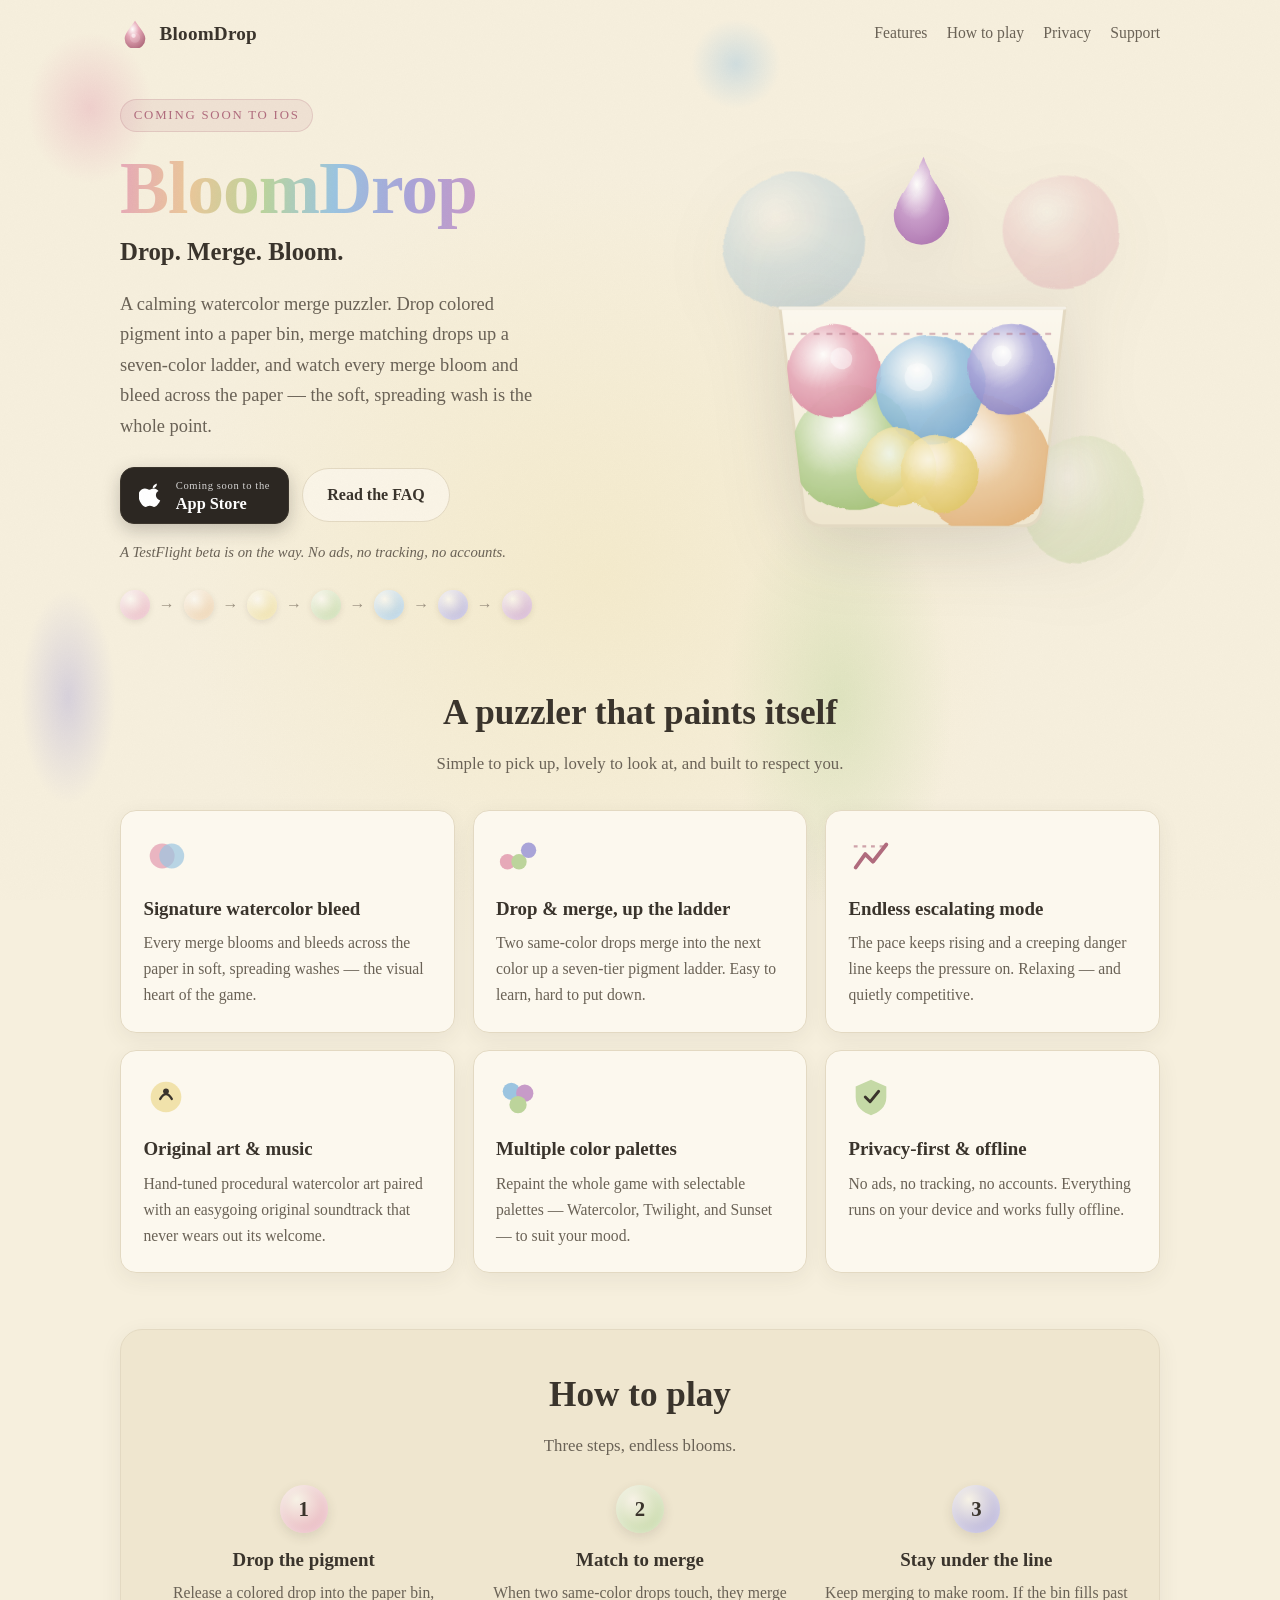
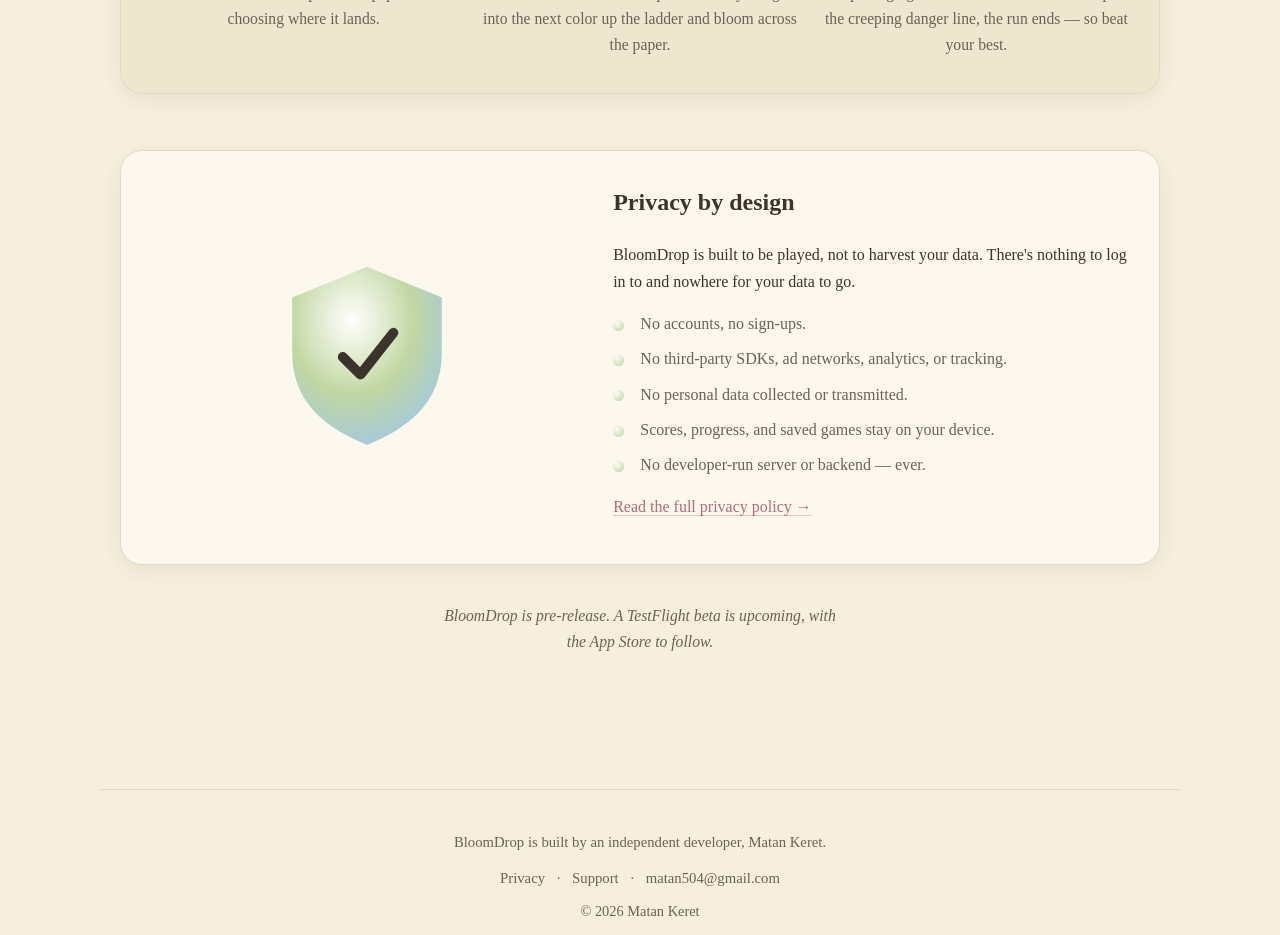
==== index.html @ e3777cf2 "BloomDrop public site: marketing landing, privacy, support Watercolor-themed GitHub Pages site for t" ====
<!DOCTYPE html>
<html lang="en">
<head>
  <meta charset="utf-8">
  <meta name="viewport" content="width=device-width, initial-scale=1">
  <title>BloomDrop — a watercolor merge puzzler for iOS</title>
  <meta name="description" content="BloomDrop is a calming watercolor merge puzzler for iOS. Drop colored pigment, merge matching drops up a 7-color ladder, and watch the paint bloom and bleed across the paper. No ads, no tracking, works offline.">
  <meta name="theme-color" content="#f6efdd">
  <meta property="og:title" content="BloomDrop — a watercolor merge puzzler">
  <meta property="og:description" content="Drop, merge, and watch the paint bloom. A calming watercolor merge puzzler for iOS. No ads, no tracking.">
  <meta property="og:type" content="website">
  <link rel="stylesheet" href="/style.css">
</head>
<body>

  <div class="bar">
    <a class="brand" href="/">
      <!-- BloomDrop logo / drop mark -->
      <svg viewBox="0 0 64 64" role="img" aria-label="BloomDrop logo">
        <defs>
          <radialGradient id="lg-drop" cx="38%" cy="30%" r="75%">
            <stop offset="0%" stop-color="#fff" stop-opacity="0.9"/>
            <stop offset="40%" stop-color="#e6a9b8"/>
            <stop offset="100%" stop-color="#b06b7d"/>
          </radialGradient>
        </defs>
        <!-- teardrop -->
        <path d="M32 6 C 44 24, 54 34, 54 44 a22 22 0 0 1 -44 0 C 10 34, 20 24, 32 6 Z"
              fill="url(#lg-drop)"/>
        <!-- inner bloom rings -->
        <circle cx="32" cy="42" r="11" fill="#fff" opacity="0.16"/>
        <circle cx="29" cy="38" r="4.5" fill="#fff" opacity="0.55"/>
      </svg>
      BloomDrop
    </a>
    <nav>
      <a href="#features">Features</a>
      <a href="#how">How to play</a>
      <a href="/privacy/">Privacy</a>
      <a href="/support/">Support</a>
    </nav>
  </div>

  <!-- ============================================================ HERO -->
  <header class="hero">
    <div class="hero__copy">
      <span class="eyebrow">Coming soon to iOS</span>
      <h1 class="wordmark"><span class="grad">BloomDrop</span></h1>
      <p class="tagline">Drop. Merge. Bloom.</p>
      <p class="lede">
        A calming watercolor merge puzzler. Drop colored pigment into a paper bin,
        merge matching drops up a seven-color ladder, and watch every merge bloom
        and bleed across the paper — the soft, spreading wash is the whole point.
      </p>

      <div class="cta-row">
        <span class="badge-soon" aria-label="Coming soon to the App Store">
          <svg viewBox="0 0 24 24" aria-hidden="true" fill="#fff">
            <path d="M16.5 1.6c.1 1-.3 2-1 2.8-.7.8-1.8 1.4-2.8 1.3-.1-1 .4-2 1-2.7.7-.8 1.9-1.4 2.8-1.4zM19.6 17c-.5 1.2-.8 1.7-1.5 2.7-1 1.5-2.4 3.3-4.1 3.3-1.5 0-1.9-1-4-1-2 0-2.5 1-4 1-1.7 0-3-1.7-4-3.1-2.8-4-3.1-8.6-1.4-11.1 1.2-1.7 3-2.7 4.8-2.7 1.7 0 2.8 1 4.2 1 1.4 0 2.2-1 4.2-1 1.5 0 3.1.8 4.2 2.3-3.7 2-3.1 7.3 1.6 8.6z"/>
          </svg>
          <span>
            <span class="l1">Coming soon to the</span>
            <span class="l2">App Store</span>
          </span>
        </span>
        <a class="btn btn-ghost" href="/support/">Read the FAQ</a>
      </div>
      <p class="cta-note">A TestFlight beta is on the way. No ads, no tracking, no accounts.</p>

      <div class="ladder" aria-label="The seven-color pigment ladder">
        <span class="t1"></span><span class="arrow">→</span>
        <span class="t2"></span><span class="arrow">→</span>
        <span class="t3"></span><span class="arrow">→</span>
        <span class="t4"></span><span class="arrow">→</span>
        <span class="t5"></span><span class="arrow">→</span>
        <span class="t6"></span><span class="arrow">→</span>
        <span class="t7"></span>
      </div>
    </div>

    <!-- ===================================== inline hero illustration -->
    <div class="hero__art">
      <svg viewBox="0 0 480 480" role="img"
           aria-label="A paper bin holding overlapping watercolor pigment circles in the BloomDrop palette, blooming and merging together.">
        <defs>
          <radialGradient id="b1" cx="38%" cy="32%" r="70%">
            <stop offset="0%" stop-color="#fff" stop-opacity="0.85"/>
            <stop offset="55%" stop-color="#e6a9b8"/><stop offset="100%" stop-color="#d98aa0"/>
          </radialGradient>
          <radialGradient id="b2" cx="38%" cy="32%" r="70%">
            <stop offset="0%" stop-color="#fff" stop-opacity="0.85"/>
            <stop offset="55%" stop-color="#eac79a"/><stop offset="100%" stop-color="#e2b178"/>
          </radialGradient>
          <radialGradient id="b3" cx="38%" cy="32%" r="70%">
            <stop offset="0%" stop-color="#fff" stop-opacity="0.85"/>
            <stop offset="55%" stop-color="#ecd98f"/><stop offset="100%" stop-color="#e0c96a"/>
          </radialGradient>
          <radialGradient id="b4" cx="38%" cy="32%" r="70%">
            <stop offset="0%" stop-color="#fff" stop-opacity="0.85"/>
            <stop offset="55%" stop-color="#bcd49b"/><stop offset="100%" stop-color="#a3c279"/>
          </radialGradient>
          <radialGradient id="b5" cx="38%" cy="32%" r="70%">
            <stop offset="0%" stop-color="#fff" stop-opacity="0.85"/>
            <stop offset="55%" stop-color="#9bc4e0"/><stop offset="100%" stop-color="#76a9cf"/>
          </radialGradient>
          <radialGradient id="b6" cx="38%" cy="32%" r="70%">
            <stop offset="0%" stop-color="#fff" stop-opacity="0.85"/>
            <stop offset="55%" stop-color="#a9a4d8"/><stop offset="100%" stop-color="#8b85c7"/>
          </radialGradient>
          <radialGradient id="b7" cx="38%" cy="32%" r="70%">
            <stop offset="0%" stop-color="#fff" stop-opacity="0.85"/>
            <stop offset="55%" stop-color="#c79bc8"/><stop offset="100%" stop-color="#b27cb4"/>
          </radialGradient>
          <linearGradient id="bin" x1="0" y1="0" x2="0" y2="1">
            <stop offset="0%" stop-color="#fcf8ee"/>
            <stop offset="100%" stop-color="#efe6cf"/>
          </linearGradient>
          <!-- watercolor edge wobble -->
          <filter id="bleed" x="-30%" y="-30%" width="160%" height="160%">
            <feTurbulence type="fractalNoise" baseFrequency="0.012" numOctaves="2" seed="7" result="n"/>
            <feDisplacementMap in="SourceGraphic" in2="n" scale="14"
                               xChannelSelector="R" yChannelSelector="G"/>
          </filter>
          <clipPath id="binclip">
            <path d="M96 188 L384 188 L360 392 a18 18 0 0 1 -18 16 L138 408 a18 18 0 0 1 -18 -16 Z"/>
          </clipPath>
        </defs>

        <!-- ambient background blooms -->
        <g filter="url(#bleed)" opacity="0.55">
          <circle cx="110" cy="120" r="70" fill="url(#b5)" opacity="0.5"/>
          <circle cx="380" cy="110" r="58" fill="url(#b1)" opacity="0.5"/>
          <circle cx="400" cy="380" r="64" fill="url(#b4)" opacity="0.45"/>
        </g>

        <!-- a drop falling in from above -->
        <g filter="url(#bleed)">
          <path d="M240 36 C 252 64, 268 80, 268 96 a28 28 0 0 1 -56 0 C 212 80, 228 64, 240 36 Z"
                fill="url(#b7)"/>
        </g>

        <!-- the paper bin -->
        <path d="M96 188 L384 188 L360 392 a18 18 0 0 1 -18 16 L138 408 a18 18 0 0 1 -18 -16 Z"
              fill="url(#bin)" stroke="#e3d9c2" stroke-width="3"/>

        <!-- pigment blooms inside the bin, overlapping & merging -->
        <g clip-path="url(#binclip)" filter="url(#bleed)">
          <circle cx="170" cy="330" r="62" fill="url(#b4)" opacity="0.92"/>
          <circle cx="300" cy="345" r="70" fill="url(#b2)" opacity="0.92"/>
          <circle cx="150" cy="250" r="48" fill="url(#b1)" opacity="0.92"/>
          <circle cx="248" cy="270" r="56" fill="url(#b5)" opacity="0.90"/>
          <circle cx="330" cy="250" r="44" fill="url(#b6)" opacity="0.90"/>
          <!-- two same-color drops mid-merge -->
          <circle cx="214" cy="350" r="40" fill="url(#b3)" opacity="0.88"/>
          <circle cx="256" cy="356" r="40" fill="url(#b3)" opacity="0.88"/>
          <!-- soft highlights -->
          <circle cx="158" cy="238" r="12" fill="#fff" opacity="0.45"/>
          <circle cx="236" cy="258" r="14" fill="#fff" opacity="0.40"/>
          <circle cx="318" cy="238" r="10" fill="#fff" opacity="0.40"/>
        </g>

        <!-- bin rim highlight -->
        <path d="M96 188 L384 188" stroke="#fff" stroke-width="3" opacity="0.6" stroke-linecap="round"/>
        <!-- faint danger line near the top of the bin -->
        <path d="M104 214 L376 214" stroke="#b06b7d" stroke-width="2"
              stroke-dasharray="6 7" opacity="0.5"/>
      </svg>
    </div>
  </header>

  <main class="wrap">

    <!-- ========================================================= FEATURES -->
    <section class="section" id="features">
      <div class="section__head">
        <h2>A puzzler that paints itself</h2>
        <p>Simple to pick up, lovely to look at, and built to respect you.</p>
      </div>

      <div class="features">
        <article class="feature">
          <svg class="ic" viewBox="0 0 48 48" aria-hidden="true">
            <circle cx="20" cy="24" r="13" fill="#e6a9b8" opacity="0.85"/>
            <circle cx="30" cy="24" r="13" fill="#9bc4e0" opacity="0.7"/>
          </svg>
          <h3>Signature watercolor bleed</h3>
          <p>Every merge blooms and bleeds across the paper in soft, spreading washes — the visual heart of the game.</p>
        </article>

        <article class="feature">
          <svg class="ic" viewBox="0 0 48 48" aria-hidden="true">
            <circle cx="12" cy="30" r="8" fill="#e6a9b8"/>
            <circle cx="24" cy="30" r="8" fill="#bcd49b"/>
            <circle cx="34" cy="18" r="8" fill="#a9a4d8"/>
          </svg>
          <h3>Drop &amp; merge, up the ladder</h3>
          <p>Two same-color drops merge into the next color up a seven-tier pigment ladder. Easy to learn, hard to put down.</p>
        </article>

        <article class="feature">
          <svg class="ic" viewBox="0 0 48 48" aria-hidden="true">
            <path d="M8 36 L18 22 L26 30 L40 12" fill="none" stroke="#b06b7d" stroke-width="4" stroke-linecap="round" stroke-linejoin="round"/>
            <line x1="6" y1="14" x2="42" y2="14" stroke="#b06b7d" stroke-width="2.5" stroke-dasharray="4 5" opacity="0.6"/>
          </svg>
          <h3>Endless escalating mode</h3>
          <p>The pace keeps rising and a creeping danger line keeps the pressure on. Relaxing — and quietly competitive.</p>
        </article>

        <article class="feature">
          <svg class="ic" viewBox="0 0 48 48" aria-hidden="true">
            <circle cx="24" cy="24" r="16" fill="#ecd98f" opacity="0.7"/>
            <path d="M18 26 q6 -10 12 0" fill="none" stroke="#3a342c" stroke-width="2.5" stroke-linecap="round"/>
            <circle cx="24" cy="18" r="3" fill="#3a342c"/>
          </svg>
          <h3>Original art &amp; music</h3>
          <p>Hand-tuned procedural watercolor art paired with an easygoing original soundtrack that never wears out its welcome.</p>
        </article>

        <article class="feature">
          <svg class="ic" viewBox="0 0 48 48" aria-hidden="true">
            <circle cx="16" cy="18" r="9" fill="#9bc4e0"/>
            <circle cx="30" cy="20" r="9" fill="#c79bc8"/>
            <circle cx="23" cy="32" r="9" fill="#bcd49b"/>
          </svg>
          <h3>Multiple color palettes</h3>
          <p>Repaint the whole game with selectable palettes — Watercolor, Twilight, and Sunset — to suit your mood.</p>
        </article>

        <article class="feature">
          <svg class="ic" viewBox="0 0 48 48" aria-hidden="true">
            <path d="M24 6 L40 13 V24 c0 11 -8 16 -16 19 C16 40 8 35 8 24 V13 Z" fill="#bcd49b" opacity="0.85"/>
            <path d="M18 24 l5 5 9 -11" fill="none" stroke="#3a342c" stroke-width="3" stroke-linecap="round" stroke-linejoin="round"/>
          </svg>
          <h3>Privacy-first &amp; offline</h3>
          <p>No ads, no tracking, no accounts. Everything runs on your device and works fully offline.</p>
        </article>
      </div>
    </section>

    <!-- ========================================================= HOW TO -->
    <section class="section" id="how">
      <div class="howto">
        <div class="section__head" style="margin-bottom:0">
          <h2>How to play</h2>
          <p>Three steps, endless blooms.</p>
        </div>
        <div class="steps">
          <div class="step">
            <span class="num">1</span>
            <h3>Drop the pigment</h3>
            <p>Release a colored drop into the paper bin, choosing where it lands.</p>
          </div>
          <div class="step">
            <span class="num">2</span>
            <h3>Match to merge</h3>
            <p>When two same-color drops touch, they merge into the next color up the ladder and bloom across the paper.</p>
          </div>
          <div class="step">
            <span class="num">3</span>
            <h3>Stay under the line</h3>
            <p>Keep merging to make room. If the bin fills past the creeping danger line, the run ends — so beat your best.</p>
          </div>
        </div>
      </div>
    </section>

    <!-- ========================================================= PRIVACY -->
    <section class="section" id="privacy">
      <div class="privacy-band">
        <div class="privacy-art" aria-hidden="true">
          <svg viewBox="0 0 200 200" role="img" aria-label="A shield made of watercolor pigment, representing privacy.">
            <defs>
              <radialGradient id="sh" cx="40%" cy="30%" r="75%">
                <stop offset="0%" stop-color="#fff" stop-opacity="0.85"/>
                <stop offset="55%" stop-color="#bcd49b"/>
                <stop offset="100%" stop-color="#9bc4e0"/>
              </radialGradient>
            </defs>
            <path d="M100 18 L168 46 V96 c0 48 -34 70 -68 84 C66 166 32 144 32 96 V46 Z"
                  fill="url(#sh)" opacity="0.92"/>
            <path d="M78 100 l16 16 30 -38" fill="none" stroke="#3a342c"
                  stroke-width="9" stroke-linecap="round" stroke-linejoin="round"/>
          </svg>
        </div>
        <div>
          <h2>Privacy by design</h2>
          <p>BloomDrop is built to be played, not to harvest your data. There's nothing to log in to and nowhere for your data to go.</p>
          <ul class="privacy-list">
            <li>No accounts, no sign-ups.</li>
            <li>No third-party SDKs, ad networks, analytics, or tracking.</li>
            <li>No personal data collected or transmitted.</li>
            <li>Scores, progress, and saved games stay on your device.</li>
            <li>No developer-run server or backend — ever.</li>
          </ul>
          <p style="margin-top:1rem"><a href="/privacy/">Read the full privacy policy →</a></p>
        </div>
      </div>
    </section>

    <p class="note">
      BloomDrop is pre-release. A TestFlight beta is upcoming, with the App Store to follow.
    </p>

  </main>

  <footer class="site">
    <p>BloomDrop is built by an independent developer, Matan Keret.</p>
    <p class="footlinks">
      <a href="/privacy/">Privacy</a> ·
      <a href="/support/">Support</a> ·
      <a href="mailto:matan504@gmail.com">matan504@gmail.com</a>
    </p>
    <p class="meta">© 2026 Matan Keret</p>
  </footer>

</body>
</html>
---- style.css ----
/* ===========================================================================
   BloomDrop — shared marketing stylesheet
   Watercolor / cold-press paper aesthetic.
   No external assets, no JS, no build step. Root-relative paths only.
   =========================================================================== */

:root {
  /* paper + ink */
  --paper:        #f6efdd;   /* warm cream paper */
  --paper-soft:   #fcf8ee;   /* lighter card surface */
  --paper-deep:   #efe6cf;   /* recessed sections */
  --ink:          #3a342c;   /* warm dark brown text */
  --ink-soft:     #6a6256;   /* muted text */
  --ink-faint:    #9b9180;   /* very muted */
  --line:         #e3d9c2;   /* hairline / borders */

  /* the game's 7-tier pigment ladder */
  --bloom-1: #e6a9b8;   /* rose    */
  --bloom-2: #eac79a;   /* peach   */
  --bloom-3: #ecd98f;   /* butter  */
  --bloom-4: #bcd49b;   /* sage    */
  --bloom-5: #9bc4e0;   /* sky     */
  --bloom-6: #a9a4d8;   /* periwinkle */
  --bloom-7: #c79bc8;   /* plum    */

  --accent:   #b06b7d;   /* deepened rose for links/buttons */
  --accent-d: #8d5260;

  --radius:   16px;
  --radius-lg: 22px;
  --shadow-soft: 0 8px 30px rgba(58,52,44,0.08);
  --shadow-card: 0 6px 22px rgba(58,52,44,0.07);
  --maxw: 1080px;
}

* { box-sizing: border-box; }

html {
  -webkit-text-size-adjust: 100%;
  scroll-behavior: smooth;
}

body {
  margin: 0;
  font-family: "Iowan Old Style", "Palatino Linotype", Palatino, Georgia,
               "Times New Roman", serif;
  color: var(--ink);
  line-height: 1.65;
  background-color: var(--paper);
  /* layered watercolor blooms in the tier palette */
  background-image:
    radial-gradient(closest-side at 10% 12%, rgba(230,169,184,0.45), rgba(230,169,184,0) 70%),
    radial-gradient(closest-side at 92% 8%,  rgba(155,196,224,0.42), rgba(155,196,224,0) 70%),
    radial-gradient(closest-side at 84% 70%, rgba(188,212,155,0.40), rgba(188,212,155,0) 70%),
    radial-gradient(closest-side at 8% 82%,  rgba(169,164,216,0.40), rgba(169,164,216,0) 70%),
    radial-gradient(closest-side at 50% 48%, rgba(236,217,143,0.22), rgba(236,217,143,0) 70%);
  background-size:
    900px 900px, 800px 800px, 1000px 1000px, 850px 850px, 1200px 1200px;
  background-repeat: no-repeat;
  background-attachment: fixed;
}

/* subtle cold-press paper grain overlay */
body::before {
  content: "";
  position: fixed;
  inset: 0;
  pointer-events: none;
  z-index: 0;
  opacity: 0.5;
  mix-blend-mode: multiply;
  background-image: url("data:image/svg+xml;utf8,\
<svg xmlns='http://www.w3.org/2000/svg' width='180' height='180'>\
<filter id='n'><feTurbulence type='fractalNoise' baseFrequency='0.9' numOctaves='2' stitchTiles='stitch'/>\
<feColorMatrix type='saturate' values='0'/></filter>\
<rect width='100%25' height='100%25' filter='url(%23n)' opacity='0.05'/></svg>");
}

/* keep real content above the grain */
.bar, .wrap, footer.site { position: relative; z-index: 1; }

/* ---------------------------------------------------------------- layout -- */
.wrap {
  max-width: var(--maxw);
  margin: 0 auto;
  padding: 0 1.25rem 4rem;
}
.wrap--narrow { max-width: 780px; }

/* ---------------------------------------------------------------- nav bar - */
.bar {
  max-width: var(--maxw);
  margin: 0 auto;
  padding: 1.1rem 1.25rem 0.6rem;
  display: flex;
  align-items: center;
  justify-content: space-between;
  gap: 1rem;
}
.brand {
  display: inline-flex;
  align-items: center;
  gap: 0.6rem;
  font-size: 1.2rem;
  letter-spacing: 0.01em;
  font-weight: 600;
  color: var(--ink);
  text-decoration: none;
  border: none;
}
.brand svg { width: 30px; height: 30px; display: block; flex: none; }
.bar nav { display: flex; gap: 1.2rem; align-items: center; flex-wrap: wrap; }
.bar nav a {
  color: var(--ink-soft);
  font-size: 0.98rem;
  text-decoration: none;
  border: none;
}
.bar nav a:hover { color: var(--accent); }

/* ---------------------------------------------------------------- hero ---- */
.hero {
  max-width: var(--maxw);
  margin: 0 auto;
  padding: 2.5rem 1.25rem 1.5rem;
  display: grid;
  grid-template-columns: 1.05fr 0.95fr;
  gap: 2.5rem;
  align-items: center;
}
.hero__copy { min-width: 0; }

.eyebrow {
  display: inline-block;
  font-size: 0.8rem;
  letter-spacing: 0.14em;
  text-transform: uppercase;
  color: var(--accent);
  background: rgba(176,107,125,0.10);
  border: 1px solid rgba(176,107,125,0.22);
  padding: 0.3rem 0.8rem;
  border-radius: 999px;
  margin-bottom: 1rem;
}

.wordmark {
  font-size: clamp(2.8rem, 8vw, 4.6rem);
  line-height: 1.02;
  margin: 0.2rem 0 0.4rem;
  font-weight: 600;
  letter-spacing: -0.015em;
}
.wordmark .grad {
  background: linear-gradient(95deg,
    var(--bloom-1), var(--bloom-2), var(--bloom-4),
    var(--bloom-5), var(--bloom-6), var(--bloom-7));
  -webkit-background-clip: text;
  background-clip: text;
  -webkit-text-fill-color: transparent;
  color: var(--accent); /* fallback */
}

.tagline {
  font-size: clamp(1.2rem, 3vw, 1.55rem);
  color: var(--ink);
  margin: 0 0 1rem;
  font-weight: 600;
}
.lede {
  font-size: clamp(1.02rem, 2.2vw, 1.15rem);
  color: var(--ink-soft);
  margin: 0 0 1.6rem;
  max-width: 46ch;
}

.hero__art { min-width: 0; }
.hero__art svg { width: 100%; height: auto; display: block; filter: drop-shadow(0 16px 36px rgba(58,52,44,0.16)); }

/* ---------------------------------------------------------------- ctas ---- */
.cta-row {
  display: flex;
  gap: 0.85rem;
  flex-wrap: wrap;
  align-items: center;
  margin: 0.4rem 0 1rem;
}
.btn {
  display: inline-flex;
  align-items: center;
  gap: 0.5rem;
  padding: 0.8rem 1.5rem;
  border-radius: 999px;
  font-size: 1rem;
  font-weight: 600;
  text-decoration: none;
  border: 1px solid transparent;
  cursor: pointer;
  transition: transform 0.12s ease, box-shadow 0.12s ease, border-color 0.12s ease;
}
.btn-primary {
  background: var(--accent);
  color: #fff;
  border-bottom: 1px solid var(--accent-d);
  box-shadow: 0 6px 18px rgba(176,107,125,0.30);
}
.btn-primary:hover { color: #fff; transform: translateY(-2px); box-shadow: 0 10px 24px rgba(176,107,125,0.36); }
.btn-ghost {
  background: rgba(252,248,238,0.7);
  color: var(--ink);
  border: 1px solid var(--line);
}
.btn-ghost:hover { color: var(--ink); border-color: var(--accent); transform: translateY(-2px); }

/* "coming soon" App Store style badge */
.badge-soon {
  display: inline-flex;
  align-items: center;
  gap: 0.7rem;
  padding: 0.6rem 1.1rem;
  border-radius: 14px;
  background: #2c2722;
  color: #fff;
  border: 1px solid #3a342c;
  text-decoration: none;
  box-shadow: 0 6px 18px rgba(44,39,34,0.25);
  cursor: default;
}
.badge-soon svg { width: 26px; height: 26px; flex: none; }
.badge-soon .l1 { display: block; font-size: 0.66rem; letter-spacing: 0.06em; opacity: 0.8; }
.badge-soon .l2 { display: block; font-size: 1.02rem; font-weight: 600; line-height: 1.15; }

.cta-note {
  font-size: 0.92rem;
  color: var(--ink-soft);
  font-style: italic;
  margin: 0.6rem 0 0;
}

/* ---------------------------------------------------------------- ladder -- */
.ladder {
  display: flex;
  align-items: center;
  gap: 0.55rem;
  flex-wrap: wrap;
  margin: 1.6rem 0 0;
}
.ladder span {
  width: 30px; height: 30px;
  border-radius: 50%;
  display: inline-block;
  box-shadow: inset 0 0 8px rgba(255,255,255,0.55), 0 2px 6px rgba(58,52,44,0.10);
}
.ladder .arrow { box-shadow: none; color: var(--ink-faint); font-size: 1rem; width: auto; height: auto; }
.ladder .t1 { background: radial-gradient(circle at 35% 30%, #fff8, var(--bloom-1)); }
.ladder .t2 { background: radial-gradient(circle at 35% 30%, #fff8, var(--bloom-2)); }
.ladder .t3 { background: radial-gradient(circle at 35% 30%, #fff8, var(--bloom-3)); }
.ladder .t4 { background: radial-gradient(circle at 35% 30%, #fff8, var(--bloom-4)); }
.ladder .t5 { background: radial-gradient(circle at 35% 30%, #fff8, var(--bloom-5)); }
.ladder .t6 { background: radial-gradient(circle at 35% 30%, #fff8, var(--bloom-6)); }
.ladder .t7 { background: radial-gradient(circle at 35% 30%, #fff8, var(--bloom-7)); }

/* ---------------------------------------------------------------- sections  */
.section {
  max-width: var(--maxw);
  margin: 0 auto;
  padding: 2.5rem 0 1rem;
}
.section__head { text-align: center; max-width: 60ch; margin: 0 auto 2rem; }
.section__head h2 {
  font-size: clamp(1.7rem, 4vw, 2.2rem);
  margin: 0 0 0.5rem;
  font-weight: 600;
}
.section__head p { color: var(--ink-soft); margin: 0; font-size: 1.05rem; }

h1 { font-size: clamp(2.2rem, 6vw, 3rem); font-weight: 600; margin: 0.5rem 0 0.6rem; }
h2 { font-weight: 600; }
h3 { font-size: 1.18rem; margin: 0 0 0.4rem; font-weight: 600; }
p { margin: 0.7rem 0; }

a {
  color: var(--accent);
  text-decoration: none;
  border-bottom: 1px solid rgba(176,107,125,0.35);
}
a:hover { color: var(--accent-d); border-bottom-color: var(--accent-d); }

/* ---------------------------------------------------------------- features  */
.features {
  display: grid;
  grid-template-columns: repeat(3, 1fr);
  gap: 1.1rem;
}
.feature {
  background: var(--paper-soft);
  border: 1px solid var(--line);
  border-radius: var(--radius);
  padding: 1.4rem 1.4rem 1.5rem;
  box-shadow: var(--shadow-card);
  transition: transform 0.15s ease, box-shadow 0.15s ease;
}
.feature:hover { transform: translateY(-3px); box-shadow: var(--shadow-soft); }
.feature .ic {
  width: 46px; height: 46px;
  margin-bottom: 0.85rem;
  display: block;
}
.feature h3 { margin-top: 0; }
.feature p { color: var(--ink-soft); margin: 0; font-size: 0.98rem; }

/* ---------------------------------------------------------------- how-to --- */
.howto {
  background: var(--paper-deep);
  border: 1px solid var(--line);
  border-radius: var(--radius-lg);
  padding: 2.2rem 1.6rem;
  box-shadow: var(--shadow-card);
}
.steps {
  display: grid;
  grid-template-columns: repeat(3, 1fr);
  gap: 1.4rem;
  margin-top: 1.6rem;
}
.step { text-align: center; }
.step .num {
  display: inline-flex;
  align-items: center;
  justify-content: center;
  width: 48px; height: 48px;
  border-radius: 50%;
  font-size: 1.3rem;
  font-weight: 700;
  color: #fff;
  margin-bottom: 0.7rem;
  box-shadow: inset 0 0 10px rgba(255,255,255,0.45), 0 4px 12px rgba(58,52,44,0.12);
}
.step:nth-child(1) .num { background: radial-gradient(circle at 35% 30%, #fff7, var(--bloom-1)); color: var(--ink); }
.step:nth-child(2) .num { background: radial-gradient(circle at 35% 30%, #fff7, var(--bloom-4)); color: var(--ink); }
.step:nth-child(3) .num { background: radial-gradient(circle at 35% 30%, #fff7, var(--bloom-6)); color: var(--ink); }
.step h3 { margin: 0 0 0.3rem; }
.step p { color: var(--ink-soft); margin: 0; font-size: 0.98rem; }

/* ---------------------------------------------------------------- privacy -- */
.privacy-band {
  display: grid;
  grid-template-columns: 1fr 1.2fr;
  gap: 2rem;
  align-items: center;
  background: var(--paper-soft);
  border: 1px solid var(--line);
  border-radius: var(--radius-lg);
  padding: 2rem;
  box-shadow: var(--shadow-card);
}
.privacy-band h2 { margin-top: 0; }
.privacy-list { list-style: none; padding: 0; margin: 1rem 0 0; }
.privacy-list li {
  position: relative;
  padding-left: 1.7rem;
  margin: 0.55rem 0;
  color: var(--ink-soft);
}
.privacy-list li::before {
  content: "";
  position: absolute;
  left: 0; top: 0.55em;
  width: 11px; height: 11px;
  border-radius: 50%;
  background: radial-gradient(circle at 35% 30%, #fff8, var(--bloom-4));
}
.privacy-art { display: flex; justify-content: center; }
.privacy-art svg { width: 100%; max-width: 220px; height: auto; }

/* ---------------------------------------------------------------- content -- */
.card {
  background: var(--paper-soft);
  border: 1px solid var(--line);
  border-radius: var(--radius);
  padding: 1.8rem;
  margin: 1.25rem 0;
  box-shadow: var(--shadow-card);
}
.card h2 { font-size: 1.45rem; margin: 1.6rem 0 0.5rem; }
.card h2:first-of-type { margin-top: 0.3rem; }
.card ul { padding-left: 1.2rem; }
.card li { margin: 0.35rem 0; }

.faq h3 { margin: 1.6rem 0 0.3rem; }
.faq h3:first-of-type { margin-top: 0.3rem; }
.faq p { color: var(--ink-soft); }

.pagenav { margin: 0.5rem 0 1.5rem; font-size: 0.97rem; }
.pagenav a { margin-right: 1.1rem; color: var(--ink-soft); border: none; }
.pagenav a:hover { color: var(--accent); }

.note {
  text-align: center;
  color: var(--ink-soft);
  font-size: 0.98rem;
  font-style: italic;
  margin: 1.4rem auto;
  max-width: 50ch;
}
.meta { color: var(--ink-soft); font-size: 0.9rem; }

/* ---------------------------------------------------------------- footer --- */
footer.site {
  max-width: var(--maxw);
  margin: 3rem auto 0;
  padding: 1.8rem 1.25rem 0;
  border-top: 1px solid var(--line);
  text-align: center;
  color: var(--ink-soft);
  font-size: 0.92rem;
}
footer.site .footlinks { margin: 0.4rem 0; }
footer.site a { border-bottom: none; color: var(--ink-soft); margin: 0 0.5rem; }
footer.site a:hover { color: var(--accent); }
footer.site .meta { margin-top: 0.6rem; }

/* ---------------------------------------------------------------- responsive */
@media (max-width: 860px) {
  .hero {
    grid-template-columns: 1fr;
    text-align: center;
    padding-top: 1.5rem;
    gap: 1.5rem;
  }
  .hero__art { order: -1; max-width: 460px; margin: 0 auto; }
  .lede { margin-left: auto; margin-right: auto; }
  .cta-row { justify-content: center; }
  .ladder { justify-content: center; }
  .features { grid-template-columns: repeat(2, 1fr); }
  .privacy-band { grid-template-columns: 1fr; text-align: center; }
  .privacy-art { order: -1; }
  .privacy-list { display: inline-block; text-align: left; }
}

@media (max-width: 560px) {
  .bar { flex-direction: column; gap: 0.5rem; align-items: center; }
  .features { grid-template-columns: 1fr; }
  .steps { grid-template-columns: 1fr; gap: 1.6rem; }
  .card { padding: 1.3rem; }
  .wrap { padding-bottom: 3rem; }
}

@media (prefers-reduced-motion: reduce) {
  html { scroll-behavior: auto; }
  .btn, .feature { transition: none; }
}
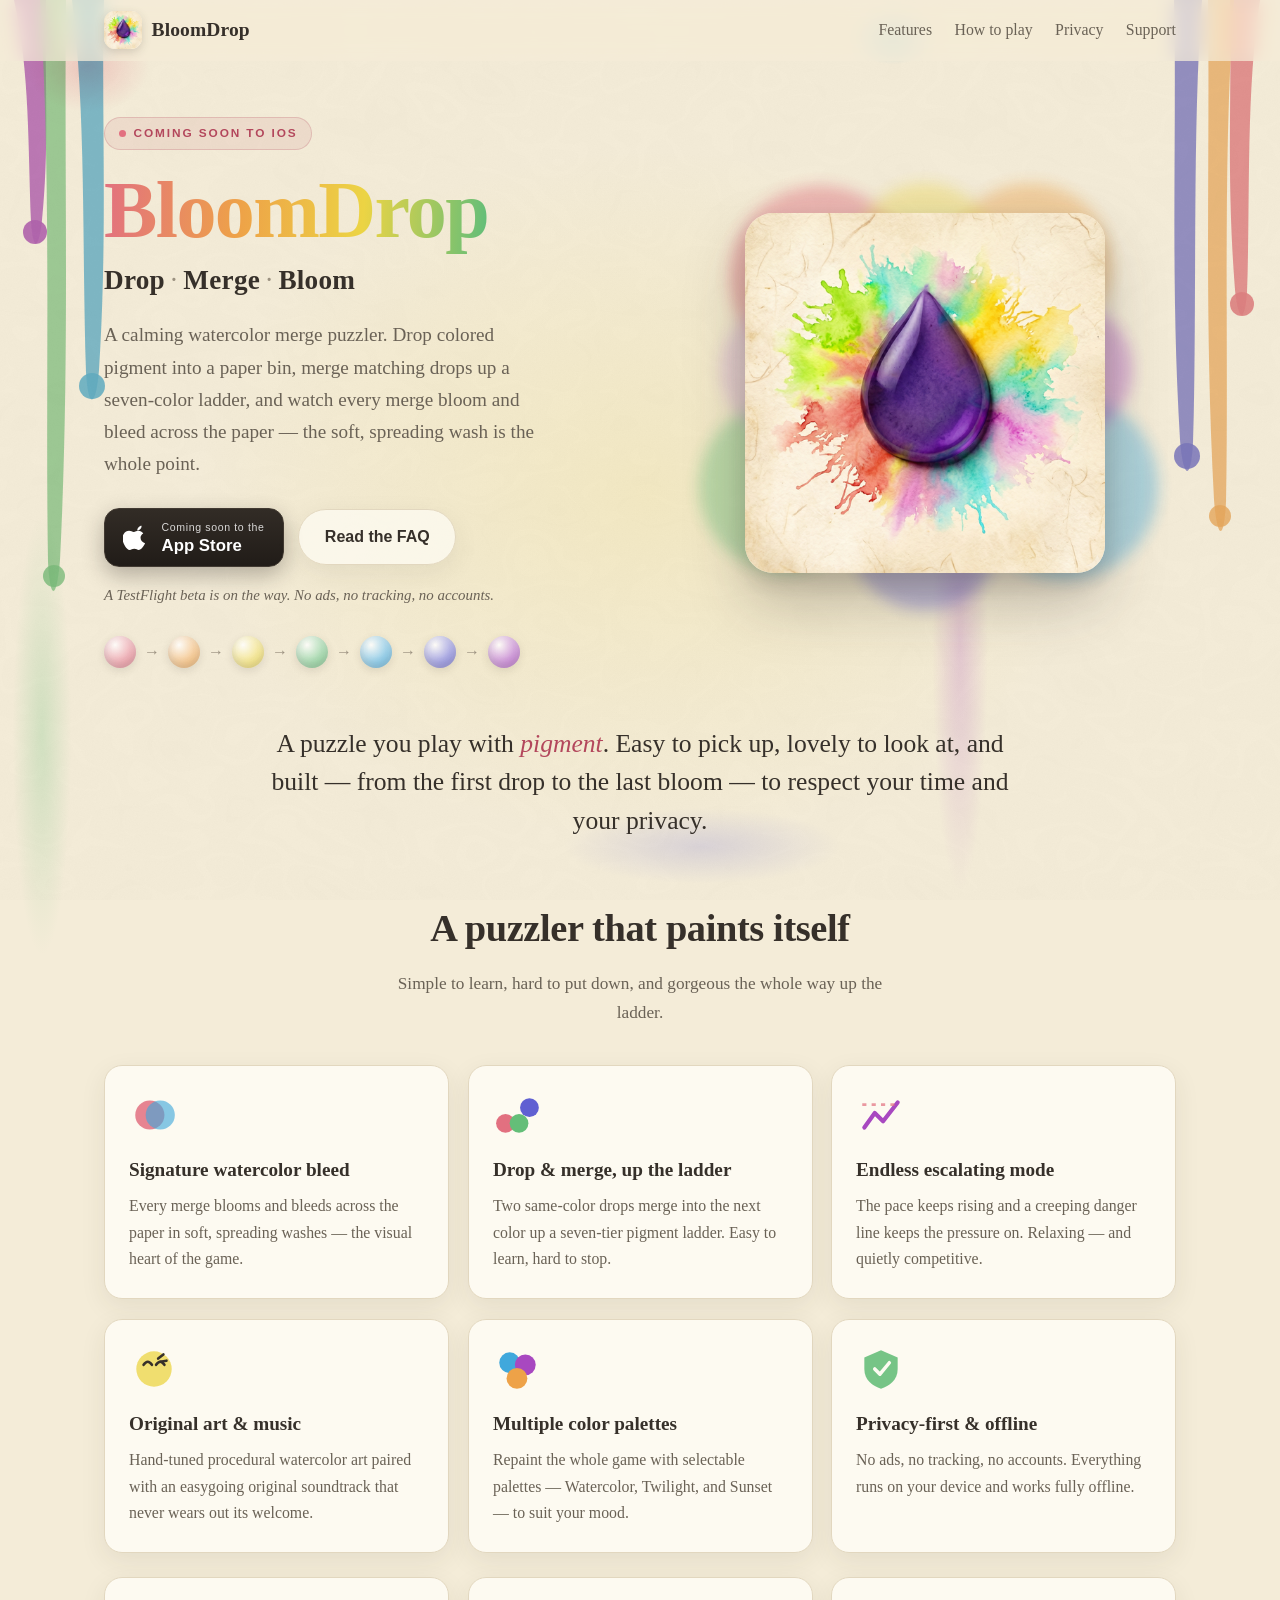
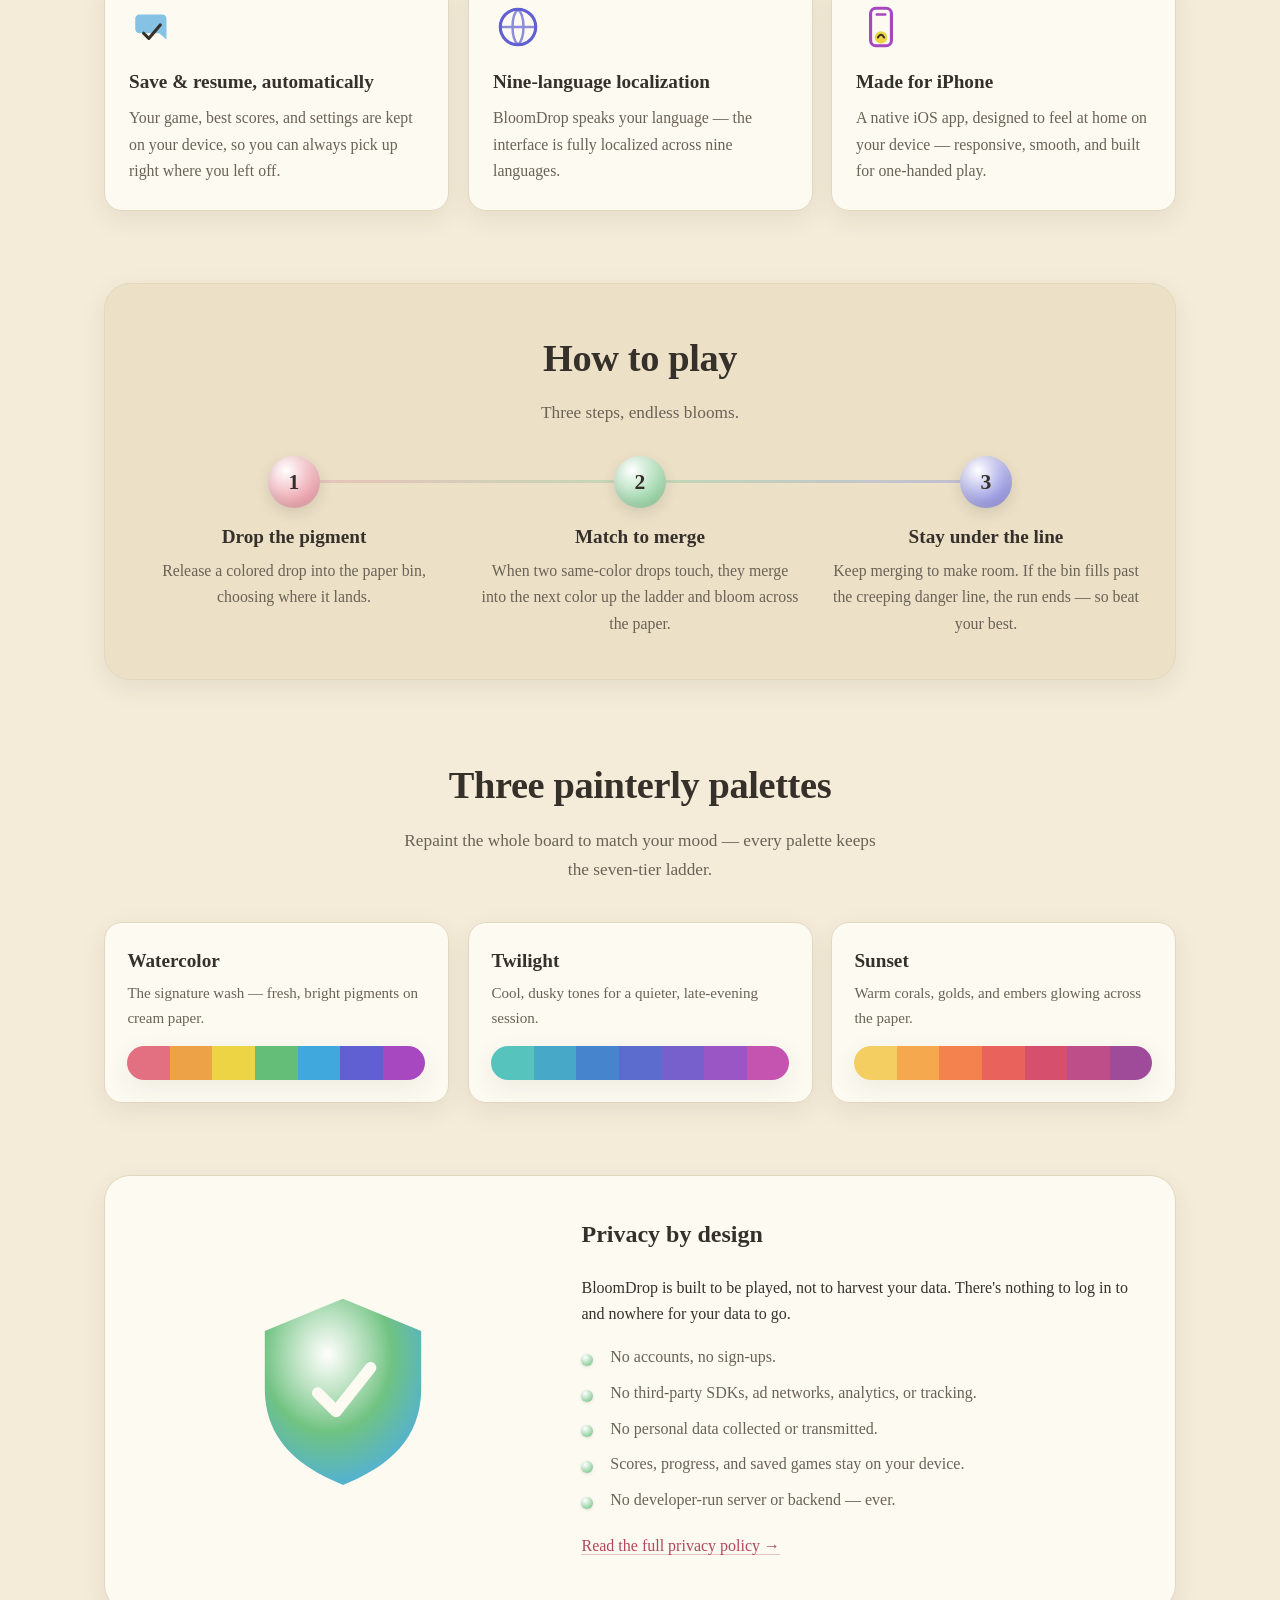
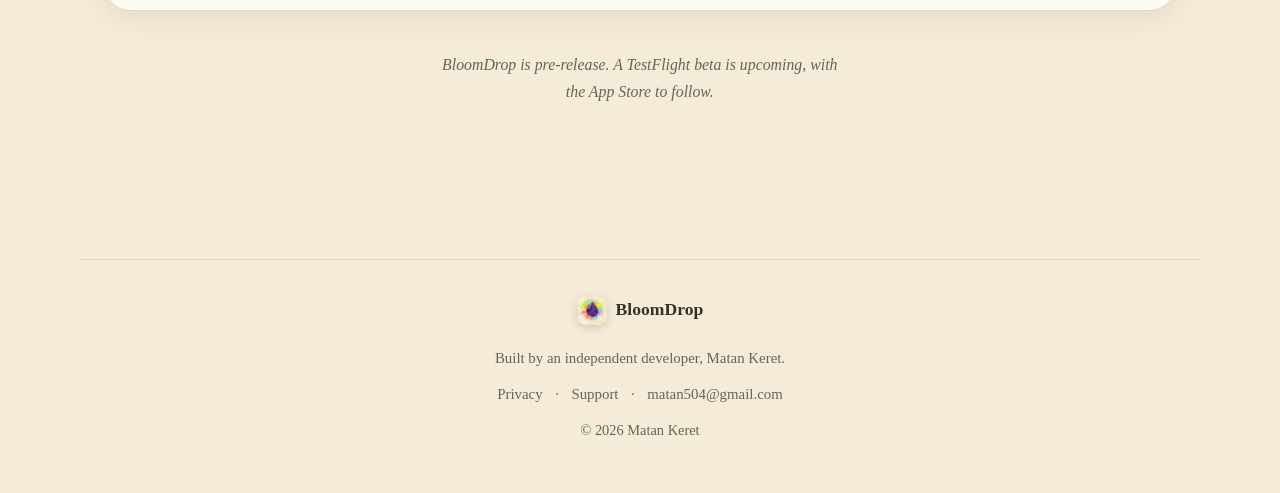
==== commit 49455e6c: "Overhaul site: premium watercolor redesign — paper texture, side paint-drips, animations, real app i" ====
--- a/index.html
+++ b/index.html
@@ -5,48 +5,91 @@
   <meta name="viewport" content="width=device-width, initial-scale=1">
   <title>BloomDrop — a watercolor merge puzzler for iOS</title>
   <meta name="description" content="BloomDrop is a calming watercolor merge puzzler for iOS. Drop colored pigment, merge matching drops up a 7-color ladder, and watch the paint bloom and bleed across the paper. No ads, no tracking, works offline.">
-  <meta name="theme-color" content="#f6efdd">
+  <meta name="theme-color" content="#f4ecd8">
+
+  <!-- icons -->
+  <link rel="icon" type="image/png" sizes="32x32" href="/favicon-32.png">
+  <link rel="icon" type="image/png" sizes="16x16" href="/favicon-16.png">
+  <link rel="apple-touch-icon" href="/icon-180.png">
+
+  <!-- social / Open Graph + Twitter -->
   <meta property="og:title" content="BloomDrop — a watercolor merge puzzler">
   <meta property="og:description" content="Drop, merge, and watch the paint bloom. A calming watercolor merge puzzler for iOS. No ads, no tracking.">
   <meta property="og:type" content="website">
+  <meta property="og:url" content="https://matan504123.github.io/bloomdrop-site/">
+  <meta property="og:image" content="https://matan504123.github.io/bloomdrop-site/icon-512.png">
+  <meta name="twitter:card" content="summary_large_image">
+  <meta name="twitter:title" content="BloomDrop — a watercolor merge puzzler">
+  <meta name="twitter:description" content="Drop, merge, and watch the paint bloom. A calming watercolor merge puzzler for iOS. No ads, no tracking.">
+  <meta name="twitter:image" content="https://matan504123.github.io/bloomdrop-site/icon-512.png">
+
   <link rel="stylesheet" href="/style.css">
 </head>
 <body>
 
-  <div class="bar">
-    <a class="brand" href="/">
-      <!-- BloomDrop logo / drop mark -->
-      <svg viewBox="0 0 64 64" role="img" aria-label="BloomDrop logo">
-        <defs>
-          <radialGradient id="lg-drop" cx="38%" cy="30%" r="75%">
-            <stop offset="0%" stop-color="#fff" stop-opacity="0.9"/>
-            <stop offset="40%" stop-color="#e6a9b8"/>
-            <stop offset="100%" stop-color="#b06b7d"/>
-          </radialGradient>
-        </defs>
-        <!-- teardrop -->
-        <path d="M32 6 C 44 24, 54 34, 54 44 a22 22 0 0 1 -44 0 C 10 34, 20 24, 32 6 Z"
-              fill="url(#lg-drop)"/>
-        <!-- inner bloom rings -->
-        <circle cx="32" cy="42" r="11" fill="#fff" opacity="0.16"/>
-        <circle cx="29" cy="38" r="4.5" fill="#fff" opacity="0.55"/>
-      </svg>
-      BloomDrop
-    </a>
-    <nav>
-      <a href="#features">Features</a>
-      <a href="#how">How to play</a>
-      <a href="/privacy/">Privacy</a>
-      <a href="/support/">Support</a>
-    </nav>
+  <!-- ================================ side paint drips (decorative) ====== -->
+  <div class="drips drips--left" aria-hidden="true">
+    <svg viewBox="0 0 130 1000" preserveAspectRatio="xMinYMin slice" xmlns="http://www.w3.org/2000/svg">
+      <!-- drip 1 — plum -->
+      <g class="drip-run">
+        <path d="M14 0 H46 C44 70 50 140 42 220 C39 250 33 252 31 222 C28 150 30 70 14 0 Z" fill="#A848C0" opacity="0.85"/>
+        <circle class="drip-drop" cx="35" cy="232" r="12" fill="#A848C0" opacity="0.9"/>
+      </g>
+      <!-- drip 2 — sky -->
+      <g class="drip-run">
+        <path d="M72 0 H104 C101 110 108 230 99 370 C96 408 88 410 86 372 C82 240 86 110 72 0 Z" fill="#40A8DC" opacity="0.8"/>
+        <circle class="drip-drop" cx="92" cy="386" r="13" fill="#40A8DC" opacity="0.85"/>
+      </g>
+      <!-- drip 3 — sage -->
+      <g class="drip-run">
+        <path d="M40 0 H66 C64 180 70 360 60 560 C57 600 50 602 48 562 C45 380 52 190 40 0 Z" fill="#64BE78" opacity="0.72"/>
+        <circle class="drip-drop" cx="54" cy="576" r="11" fill="#64BE78" opacity="0.8"/>
+      </g>
+    </svg>
   </div>
 
-  <!-- ============================================================ HERO -->
-  <header class="hero">
-    <div class="hero__copy">
-      <span class="eyebrow">Coming soon to iOS</span>
+  <div class="drips drips--right" aria-hidden="true">
+    <svg viewBox="0 0 130 1000" preserveAspectRatio="xMinYMin slice" xmlns="http://www.w3.org/2000/svg">
+      <!-- drip 1 — rose -->
+      <g class="drip-run">
+        <path d="M20 0 H50 C48 90 54 180 45 290 C42 322 35 324 33 292 C30 190 34 90 20 0 Z" fill="#E27080" opacity="0.85"/>
+        <circle class="drip-drop" cx="38" cy="304" r="12" fill="#E27080" opacity="0.9"/>
+      </g>
+      <!-- drip 2 — periwinkle -->
+      <g class="drip-run">
+        <path d="M78 0 H106 C103 130 110 280 100 440 C97 480 89 482 87 442 C83 290 88 130 78 0 Z" fill="#6060D2" opacity="0.78"/>
+        <circle class="drip-drop" cx="93" cy="456" r="13" fill="#6060D2" opacity="0.85"/>
+      </g>
+      <!-- drip 3 — peach -->
+      <g class="drip-run">
+        <path d="M46 0 H72 C70 160 76 320 66 500 C63 540 56 542 54 502 C51 330 58 170 46 0 Z" fill="#EEA248" opacity="0.74"/>
+        <circle class="drip-drop" cx="60" cy="516" r="11" fill="#EEA248" opacity="0.8"/>
+      </g>
+    </svg>
+  </div>
+
+  <!-- ================================================= sticky header ===== -->
+  <header class="bar" id="bar">
+    <div class="bar__inner">
+      <a class="brand" href="/">
+        <img class="brand__icon" src="/icon-512.png" alt="BloomDrop app icon" width="38" height="38">
+        BloomDrop
+      </a>
+      <nav>
+        <a href="#features">Features</a>
+        <a href="#how">How to play</a>
+        <a href="/privacy/">Privacy</a>
+        <a href="/support/">Support</a>
+      </nav>
+    </div>
+  </header>
+
+  <!-- ========================================================= HERO ===== -->
+  <section class="hero">
+    <div class="hero__copy reveal is-in">
+      <span class="eyebrow"><span class="dot"></span> Coming soon to iOS</span>
       <h1 class="wordmark"><span class="grad">BloomDrop</span></h1>
-      <p class="tagline">Drop. Merge. Bloom.</p>
+      <p class="tagline">Drop<span class="sep">·</span>Merge<span class="sep">·</span>Bloom</p>
       <p class="lede">
         A calming watercolor merge puzzler. Drop colored pigment into a paper bin,
         merge matching drops up a seven-color ladder, and watch every merge bloom
@@ -78,158 +121,102 @@
       </div>
     </div>
 
-    <!-- ===================================== inline hero illustration -->
-    <div class="hero__art">
-      <svg viewBox="0 0 480 480" role="img"
-           aria-label="A paper bin holding overlapping watercolor pigment circles in the BloomDrop palette, blooming and merging together.">
+    <!-- ============================= hero art: real icon + paint splash -->
+    <div class="hero__art reveal is-in">
+      <!-- soft animated paint splash behind the icon -->
+      <svg class="hero__splash" viewBox="0 0 480 480" role="img"
+           aria-label="A burst of watercolor paint blooming behind the BloomDrop icon.">
         <defs>
-          <radialGradient id="b1" cx="38%" cy="32%" r="70%">
-            <stop offset="0%" stop-color="#fff" stop-opacity="0.85"/>
-            <stop offset="55%" stop-color="#e6a9b8"/><stop offset="100%" stop-color="#d98aa0"/>
-          </radialGradient>
-          <radialGradient id="b2" cx="38%" cy="32%" r="70%">
-            <stop offset="0%" stop-color="#fff" stop-opacity="0.85"/>
-            <stop offset="55%" stop-color="#eac79a"/><stop offset="100%" stop-color="#e2b178"/>
-          </radialGradient>
-          <radialGradient id="b3" cx="38%" cy="32%" r="70%">
-            <stop offset="0%" stop-color="#fff" stop-opacity="0.85"/>
-            <stop offset="55%" stop-color="#ecd98f"/><stop offset="100%" stop-color="#e0c96a"/>
-          </radialGradient>
-          <radialGradient id="b4" cx="38%" cy="32%" r="70%">
-            <stop offset="0%" stop-color="#fff" stop-opacity="0.85"/>
-            <stop offset="55%" stop-color="#bcd49b"/><stop offset="100%" stop-color="#a3c279"/>
-          </radialGradient>
-          <radialGradient id="b5" cx="38%" cy="32%" r="70%">
-            <stop offset="0%" stop-color="#fff" stop-opacity="0.85"/>
-            <stop offset="55%" stop-color="#9bc4e0"/><stop offset="100%" stop-color="#76a9cf"/>
-          </radialGradient>
-          <radialGradient id="b6" cx="38%" cy="32%" r="70%">
-            <stop offset="0%" stop-color="#fff" stop-opacity="0.85"/>
-            <stop offset="55%" stop-color="#a9a4d8"/><stop offset="100%" stop-color="#8b85c7"/>
-          </radialGradient>
-          <radialGradient id="b7" cx="38%" cy="32%" r="70%">
-            <stop offset="0%" stop-color="#fff" stop-opacity="0.85"/>
-            <stop offset="55%" stop-color="#c79bc8"/><stop offset="100%" stop-color="#b27cb4"/>
-          </radialGradient>
-          <linearGradient id="bin" x1="0" y1="0" x2="0" y2="1">
-            <stop offset="0%" stop-color="#fcf8ee"/>
-            <stop offset="100%" stop-color="#efe6cf"/>
-          </linearGradient>
-          <!-- watercolor edge wobble -->
-          <filter id="bleed" x="-30%" y="-30%" width="160%" height="160%">
-            <feTurbulence type="fractalNoise" baseFrequency="0.012" numOctaves="2" seed="7" result="n"/>
-            <feDisplacementMap in="SourceGraphic" in2="n" scale="14"
-                               xChannelSelector="R" yChannelSelector="G"/>
+          <filter id="splashBleed" x="-30%" y="-30%" width="160%" height="160%">
+            <feGaussianBlur stdDeviation="6"/>
           </filter>
-          <clipPath id="binclip">
-            <path d="M96 188 L384 188 L360 392 a18 18 0 0 1 -18 16 L138 408 a18 18 0 0 1 -18 -16 Z"/>
-          </clipPath>
         </defs>
-
-        <!-- ambient background blooms -->
-        <g filter="url(#bleed)" opacity="0.55">
-          <circle cx="110" cy="120" r="70" fill="url(#b5)" opacity="0.5"/>
-          <circle cx="380" cy="110" r="58" fill="url(#b1)" opacity="0.5"/>
-          <circle cx="400" cy="380" r="64" fill="url(#b4)" opacity="0.45"/>
+        <g filter="url(#splashBleed)" opacity="0.85">
+          <circle cx="150" cy="140" r="78" fill="#E27080" opacity="0.55"/>
+          <circle cx="330" cy="130" r="70" fill="#EEA248" opacity="0.5"/>
+          <circle cx="120" cy="320" r="74" fill="#64BE78" opacity="0.5"/>
+          <circle cx="360" cy="320" r="80" fill="#40A8DC" opacity="0.5"/>
+          <circle cx="240" cy="120" r="60" fill="#ECD444" opacity="0.45"/>
+          <circle cx="240" cy="360" r="66" fill="#6060D2" opacity="0.45"/>
+          <circle cx="360" cy="220" r="58" fill="#A848C0" opacity="0.45"/>
+          <circle cx="120" cy="220" r="56" fill="#c490d2" opacity="0.4"/>
         </g>
-
-        <!-- a drop falling in from above -->
-        <g filter="url(#bleed)">
-          <path d="M240 36 C 252 64, 268 80, 268 96 a28 28 0 0 1 -56 0 C 212 80, 228 64, 240 36 Z"
-                fill="url(#b7)"/>
-        </g>
-
-        <!-- the paper bin -->
-        <path d="M96 188 L384 188 L360 392 a18 18 0 0 1 -18 16 L138 408 a18 18 0 0 1 -18 -16 Z"
-              fill="url(#bin)" stroke="#e3d9c2" stroke-width="3"/>
-
-        <!-- pigment blooms inside the bin, overlapping & merging -->
-        <g clip-path="url(#binclip)" filter="url(#bleed)">
-          <circle cx="170" cy="330" r="62" fill="url(#b4)" opacity="0.92"/>
-          <circle cx="300" cy="345" r="70" fill="url(#b2)" opacity="0.92"/>
-          <circle cx="150" cy="250" r="48" fill="url(#b1)" opacity="0.92"/>
-          <circle cx="248" cy="270" r="56" fill="url(#b5)" opacity="0.90"/>
-          <circle cx="330" cy="250" r="44" fill="url(#b6)" opacity="0.90"/>
-          <!-- two same-color drops mid-merge -->
-          <circle cx="214" cy="350" r="40" fill="url(#b3)" opacity="0.88"/>
-          <circle cx="256" cy="356" r="40" fill="url(#b3)" opacity="0.88"/>
-          <!-- soft highlights -->
-          <circle cx="158" cy="238" r="12" fill="#fff" opacity="0.45"/>
-          <circle cx="236" cy="258" r="14" fill="#fff" opacity="0.40"/>
-          <circle cx="318" cy="238" r="10" fill="#fff" opacity="0.40"/>
-        </g>
-
-        <!-- bin rim highlight -->
-        <path d="M96 188 L384 188" stroke="#fff" stroke-width="3" opacity="0.6" stroke-linecap="round"/>
-        <!-- faint danger line near the top of the bin -->
-        <path d="M104 214 L376 214" stroke="#b06b7d" stroke-width="2"
-              stroke-dasharray="6 7" opacity="0.5"/>
       </svg>
+      <!-- the real app icon -->
+      <img class="hero__icon" src="/icon-512.png"
+           alt="BloomDrop app icon — a glossy violet watercolor droplet over a rainbow paint splash on cream paper"
+           width="360" height="360">
     </div>
-  </header>
+  </section>
 
   <main class="wrap">
 
-    <!-- ========================================================= FEATURES -->
+    <!-- ====================================================== PITCH ====== -->
+    <p class="pitch reveal">
+      A puzzle you play with <em>pigment</em>. Easy to pick up, lovely to look at,
+      and built — from the first drop to the last bloom — to respect your time and your privacy.
+    </p>
+
+    <!-- ==================================================== FEATURES ===== -->
     <section class="section" id="features">
-      <div class="section__head">
+      <div class="section__head reveal">
         <h2>A puzzler that paints itself</h2>
-        <p>Simple to pick up, lovely to look at, and built to respect you.</p>
+        <p>Simple to learn, hard to put down, and gorgeous the whole way up the ladder.</p>
       </div>
 
       <div class="features">
-        <article class="feature">
-          <svg class="ic" viewBox="0 0 48 48" aria-hidden="true">
-            <circle cx="20" cy="24" r="13" fill="#e6a9b8" opacity="0.85"/>
-            <circle cx="30" cy="24" r="13" fill="#9bc4e0" opacity="0.7"/>
+        <article class="feature reveal" data-delay="1">
+          <svg class="ic" viewBox="0 0 48 48" aria-hidden="true">
+            <circle cx="20" cy="24" r="14" fill="#E27080" opacity="0.85"/>
+            <circle cx="30" cy="24" r="14" fill="#40A8DC" opacity="0.62"/>
           </svg>
           <h3>Signature watercolor bleed</h3>
           <p>Every merge blooms and bleeds across the paper in soft, spreading washes — the visual heart of the game.</p>
         </article>
 
-        <article class="feature">
-          <svg class="ic" viewBox="0 0 48 48" aria-hidden="true">
-            <circle cx="12" cy="30" r="8" fill="#e6a9b8"/>
-            <circle cx="24" cy="30" r="8" fill="#bcd49b"/>
-            <circle cx="34" cy="18" r="8" fill="#a9a4d8"/>
+        <article class="feature reveal" data-delay="2">
+          <svg class="ic" viewBox="0 0 48 48" aria-hidden="true">
+            <circle cx="12" cy="32" r="9" fill="#E27080"/>
+            <circle cx="25" cy="32" r="9" fill="#64BE78"/>
+            <circle cx="35" cy="17" r="9" fill="#6060D2"/>
           </svg>
           <h3>Drop &amp; merge, up the ladder</h3>
-          <p>Two same-color drops merge into the next color up a seven-tier pigment ladder. Easy to learn, hard to put down.</p>
-        </article>
-
-        <article class="feature">
-          <svg class="ic" viewBox="0 0 48 48" aria-hidden="true">
-            <path d="M8 36 L18 22 L26 30 L40 12" fill="none" stroke="#b06b7d" stroke-width="4" stroke-linecap="round" stroke-linejoin="round"/>
-            <line x1="6" y1="14" x2="42" y2="14" stroke="#b06b7d" stroke-width="2.5" stroke-dasharray="4 5" opacity="0.6"/>
+          <p>Two same-color drops merge into the next color up a seven-tier pigment ladder. Easy to learn, hard to stop.</p>
+        </article>
+
+        <article class="feature reveal" data-delay="3">
+          <svg class="ic" viewBox="0 0 48 48" aria-hidden="true">
+            <path d="M8 36 L18 22 L26 30 L40 12" fill="none" stroke="#A848C0" stroke-width="4" stroke-linecap="round" stroke-linejoin="round"/>
+            <line x1="6" y1="14" x2="42" y2="14" stroke="#E27080" stroke-width="2.5" stroke-dasharray="4 5" opacity="0.7"/>
           </svg>
           <h3>Endless escalating mode</h3>
           <p>The pace keeps rising and a creeping danger line keeps the pressure on. Relaxing — and quietly competitive.</p>
         </article>
 
-        <article class="feature">
-          <svg class="ic" viewBox="0 0 48 48" aria-hidden="true">
-            <circle cx="24" cy="24" r="16" fill="#ecd98f" opacity="0.7"/>
-            <path d="M18 26 q6 -10 12 0" fill="none" stroke="#3a342c" stroke-width="2.5" stroke-linecap="round"/>
-            <circle cx="24" cy="18" r="3" fill="#3a342c"/>
+        <article class="feature reveal" data-delay="1">
+          <svg class="ic" viewBox="0 0 48 48" aria-hidden="true">
+            <circle cx="24" cy="24" r="17" fill="#ECD444" opacity="0.75"/>
+            <path d="M14 20 q4 -6 8 0 M26 20 q4 -6 8 0" fill="none" stroke="#36302a" stroke-width="2.5" stroke-linecap="round"/>
+            <path d="M28 14 l5 -4 M30 17 l6 -1" fill="none" stroke="#36302a" stroke-width="2.5" stroke-linecap="round"/>
           </svg>
           <h3>Original art &amp; music</h3>
           <p>Hand-tuned procedural watercolor art paired with an easygoing original soundtrack that never wears out its welcome.</p>
         </article>
 
-        <article class="feature">
-          <svg class="ic" viewBox="0 0 48 48" aria-hidden="true">
-            <circle cx="16" cy="18" r="9" fill="#9bc4e0"/>
-            <circle cx="30" cy="20" r="9" fill="#c79bc8"/>
-            <circle cx="23" cy="32" r="9" fill="#bcd49b"/>
+        <article class="feature reveal" data-delay="2">
+          <svg class="ic" viewBox="0 0 48 48" aria-hidden="true">
+            <circle cx="16" cy="18" r="10" fill="#40A8DC"/>
+            <circle cx="31" cy="20" r="10" fill="#A848C0"/>
+            <circle cx="23" cy="33" r="10" fill="#EEA248"/>
           </svg>
           <h3>Multiple color palettes</h3>
           <p>Repaint the whole game with selectable palettes — Watercolor, Twilight, and Sunset — to suit your mood.</p>
         </article>
 
-        <article class="feature">
-          <svg class="ic" viewBox="0 0 48 48" aria-hidden="true">
-            <path d="M24 6 L40 13 V24 c0 11 -8 16 -16 19 C16 40 8 35 8 24 V13 Z" fill="#bcd49b" opacity="0.85"/>
-            <path d="M18 24 l5 5 9 -11" fill="none" stroke="#3a342c" stroke-width="3" stroke-linecap="round" stroke-linejoin="round"/>
+        <article class="feature reveal" data-delay="3">
+          <svg class="ic" viewBox="0 0 48 48" aria-hidden="true">
+            <path d="M24 6 L40 13 V24 c0 11 -8 16 -16 19 C16 40 8 35 8 24 V13 Z" fill="#64BE78" opacity="0.88"/>
+            <path d="M18 24 l5 5 9 -11" fill="none" stroke="#fdfaf1" stroke-width="3.4" stroke-linecap="round" stroke-linejoin="round"/>
           </svg>
           <h3>Privacy-first &amp; offline</h3>
           <p>No ads, no tracking, no accounts. Everything runs on your device and works fully offline.</p>
@@ -237,9 +224,43 @@
       </div>
     </section>
 
-    <!-- ========================================================= HOW TO -->
+    <!-- ===================================================== MORE FEATURES -->
+    <section class="section" style="padding-top:0.5rem">
+      <div class="features">
+        <article class="feature reveal" data-delay="1">
+          <svg class="ic" viewBox="0 0 48 48" aria-hidden="true">
+            <path d="M10 12 h22 a4 4 0 0 1 4 4 v20 l-7 -6 h-19 a4 4 0 0 1 -4 -4 v-10 a4 4 0 0 1 4 -4 Z" fill="#86c2e3"/>
+            <path d="M14 30 l5 5 11 -13" fill="none" stroke="#36302a" stroke-width="3" stroke-linecap="round" stroke-linejoin="round"/>
+          </svg>
+          <h3>Save &amp; resume, automatically</h3>
+          <p>Your game, best scores, and settings are kept on your device, so you can always pick up right where you left off.</p>
+        </article>
+
+        <article class="feature reveal" data-delay="2">
+          <svg class="ic" viewBox="0 0 48 48" aria-hidden="true">
+            <circle cx="24" cy="24" r="17" fill="none" stroke="#6060D2" stroke-width="3"/>
+            <path d="M7 24 h34 M24 7 c7 6 7 28 0 34 M24 7 c-7 6 -7 28 0 34" fill="none" stroke="#6060D2" stroke-width="2.4" opacity="0.7"/>
+          </svg>
+          <h3>Nine-language localization</h3>
+          <p>BloomDrop speaks your language — the interface is fully localized across nine languages.</p>
+        </article>
+
+        <article class="feature reveal" data-delay="3">
+          <svg class="ic" viewBox="0 0 48 48" aria-hidden="true">
+            <rect x="14" y="6" width="20" height="36" rx="5" fill="none" stroke="#A848C0" stroke-width="3"/>
+            <line x1="20" y1="12" x2="28" y2="12" stroke="#A848C0" stroke-width="2.6" stroke-linecap="round"/>
+            <circle cx="24" cy="34" r="6" fill="#ECD444"/>
+            <path d="M21 34 q3 -5 6 0" fill="none" stroke="#36302a" stroke-width="2" stroke-linecap="round"/>
+          </svg>
+          <h3>Made for iPhone</h3>
+          <p>A native iOS app, designed to feel at home on your device — responsive, smooth, and built for one-handed play.</p>
+        </article>
+      </div>
+    </section>
+
+    <!-- ===================================================== HOW TO ====== -->
     <section class="section" id="how">
-      <div class="howto">
+      <div class="howto reveal">
         <div class="section__head" style="margin-bottom:0">
           <h2>How to play</h2>
           <p>Three steps, endless blooms.</p>
@@ -264,22 +285,62 @@
       </div>
     </section>
 
-    <!-- ========================================================= PRIVACY -->
+    <!-- ==================================================== PALETTES ===== -->
+    <section class="section" id="palettes">
+      <div class="section__head reveal">
+        <h2>Three painterly palettes</h2>
+        <p>Repaint the whole board to match your mood — every palette keeps the seven-tier ladder.</p>
+      </div>
+      <div class="palettes">
+        <article class="palette reveal" data-delay="1">
+          <h3>Watercolor</h3>
+          <p>The signature wash — fresh, bright pigments on cream paper.</p>
+          <div class="swatches" aria-hidden="true">
+            <span style="background:#E27080"></span><span style="background:#EEA248"></span>
+            <span style="background:#ECD444"></span><span style="background:#64BE78"></span>
+            <span style="background:#40A8DC"></span><span style="background:#6060D2"></span>
+            <span style="background:#A848C0"></span>
+          </div>
+        </article>
+        <article class="palette reveal" data-delay="2">
+          <h3>Twilight</h3>
+          <p>Cool, dusky tones for a quieter, late-evening session.</p>
+          <div class="swatches" aria-hidden="true">
+            <span style="background:#56C4BC"></span><span style="background:#48A8C8"></span>
+            <span style="background:#4684CE"></span><span style="background:#5C6CCE"></span>
+            <span style="background:#7860CC"></span><span style="background:#9A56C4"></span>
+            <span style="background:#C454B0"></span>
+          </div>
+        </article>
+        <article class="palette reveal" data-delay="3">
+          <h3>Sunset</h3>
+          <p>Warm corals, golds, and embers glowing across the paper.</p>
+          <div class="swatches" aria-hidden="true">
+            <span style="background:#F4CE60"></span><span style="background:#F6A84E"></span>
+            <span style="background:#F4824E"></span><span style="background:#EA625C"></span>
+            <span style="background:#D6506E"></span><span style="background:#BE4E8A"></span>
+            <span style="background:#A04A9A"></span>
+          </div>
+        </article>
+      </div>
+    </section>
+
+    <!-- ===================================================== PRIVACY ===== -->
     <section class="section" id="privacy">
-      <div class="privacy-band">
+      <div class="privacy-band reveal">
         <div class="privacy-art" aria-hidden="true">
           <svg viewBox="0 0 200 200" role="img" aria-label="A shield made of watercolor pigment, representing privacy.">
             <defs>
               <radialGradient id="sh" cx="40%" cy="30%" r="75%">
                 <stop offset="0%" stop-color="#fff" stop-opacity="0.85"/>
-                <stop offset="55%" stop-color="#bcd49b"/>
-                <stop offset="100%" stop-color="#9bc4e0"/>
+                <stop offset="55%" stop-color="#64BE78"/>
+                <stop offset="100%" stop-color="#40A8DC"/>
               </radialGradient>
             </defs>
             <path d="M100 18 L168 46 V96 c0 48 -34 70 -68 84 C66 166 32 144 32 96 V46 Z"
                   fill="url(#sh)" opacity="0.92"/>
-            <path d="M78 100 l16 16 30 -38" fill="none" stroke="#3a342c"
-                  stroke-width="9" stroke-linecap="round" stroke-linejoin="round"/>
+            <path d="M78 100 l16 16 30 -38" fill="none" stroke="#fdfaf1"
+                  stroke-width="10" stroke-linecap="round" stroke-linejoin="round"/>
           </svg>
         </div>
         <div>
@@ -292,19 +353,20 @@
             <li>Scores, progress, and saved games stay on your device.</li>
             <li>No developer-run server or backend — ever.</li>
           </ul>
-          <p style="margin-top:1rem"><a href="/privacy/">Read the full privacy policy →</a></p>
+          <p style="margin-top:1.2rem"><a href="/privacy/">Read the full privacy policy →</a></p>
         </div>
       </div>
     </section>
 
-    <p class="note">
+    <p class="note reveal">
       BloomDrop is pre-release. A TestFlight beta is upcoming, with the App Store to follow.
     </p>
 
   </main>
 
   <footer class="site">
-    <p>BloomDrop is built by an independent developer, Matan Keret.</p>
+    <span class="foot-brand"><img src="/icon-512.png" alt="" width="30" height="30"> BloomDrop</span>
+    <p>Built by an independent developer, Matan Keret.</p>
     <p class="footlinks">
       <a href="/privacy/">Privacy</a> ·
       <a href="/support/">Support</a> ·
@@ -313,5 +375,40 @@
     <p class="meta">© 2026 Matan Keret</p>
   </footer>
 
+  <!-- ====================== tiny self-contained vanilla JS ====== -->
+  <script>
+  (function () {
+    var reduce = window.matchMedia &&
+      window.matchMedia('(prefers-reduced-motion: reduce)').matches;
+
+    // sticky-header shadow on scroll
+    var bar = document.getElementById('bar');
+    if (bar) {
+      var onScroll = function () {
+        if (window.scrollY > 8) bar.classList.add('is-stuck');
+        else bar.classList.remove('is-stuck');
+      };
+      onScroll();
+      window.addEventListener('scroll', onScroll, { passive: true });
+    }
+
+    // scroll reveals
+    var items = document.querySelectorAll('.reveal:not(.is-in)');
+    if (reduce || !('IntersectionObserver' in window)) {
+      items.forEach(function (el) { el.classList.add('is-in'); });
+      return;
+    }
+    var io = new IntersectionObserver(function (entries) {
+      entries.forEach(function (e) {
+        if (e.isIntersecting) {
+          e.target.classList.add('is-in');
+          io.unobserve(e.target);
+        }
+      });
+    }, { rootMargin: '0px 0px -8% 0px', threshold: 0.08 });
+    items.forEach(function (el) { io.observe(el); });
+  })();
+  </script>
+
 </body>
 </html>
--- a/style.css
+++ b/style.css
@@ -1,36 +1,49 @@
 /* ===========================================================================
    BloomDrop — shared marketing stylesheet
-   Watercolor / cold-press paper aesthetic.
-   No external assets, no JS, no build step. Root-relative paths only.
+   Premium cold-press watercolor-paper aesthetic.
+   No external assets, no fonts, no build step. Root-relative paths only.
+   Small inline vanilla JS (in the pages) drives scroll reveals; all motion
+   is curtailed under prefers-reduced-motion.
    =========================================================================== */
 
 :root {
   /* paper + ink */
-  --paper:        #f6efdd;   /* warm cream paper */
-  --paper-soft:   #fcf8ee;   /* lighter card surface */
-  --paper-deep:   #efe6cf;   /* recessed sections */
-  --ink:          #3a342c;   /* warm dark brown text */
+  --paper:        #f4ecd8;   /* warm cream paper */
+  --paper-2:      #efe6cf;   /* slightly deeper paper */
+  --paper-soft:   #fdfaf1;   /* lighter card surface */
+  --paper-deep:   #ece1c7;   /* recessed sections */
+  --ink:          #36302a;   /* warm dark brown text */
   --ink-soft:     #6a6256;   /* muted text */
   --ink-faint:    #9b9180;   /* very muted */
-  --line:         #e3d9c2;   /* hairline / borders */
-
-  /* the game's 7-tier pigment ladder */
-  --bloom-1: #e6a9b8;   /* rose    */
-  --bloom-2: #eac79a;   /* peach   */
-  --bloom-3: #ecd98f;   /* butter  */
-  --bloom-4: #bcd49b;   /* sage    */
-  --bloom-5: #9bc4e0;   /* sky     */
-  --bloom-6: #a9a4d8;   /* periwinkle */
-  --bloom-7: #c79bc8;   /* plum    */
-
-  --accent:   #b06b7d;   /* deepened rose for links/buttons */
-  --accent-d: #8d5260;
-
-  --radius:   16px;
-  --radius-lg: 22px;
-  --shadow-soft: 0 8px 30px rgba(58,52,44,0.08);
-  --shadow-card: 0 6px 22px rgba(58,52,44,0.07);
-  --maxw: 1080px;
+  --line:         #e2d7bf;   /* hairline / borders */
+  --line-soft:    rgba(226,215,191,0.6);
+
+  /* the game's 7-tier pigment ladder (brief-specified hues) */
+  --bloom-1: #E27080;   /* rose       */
+  --bloom-2: #EEA248;   /* peach      */
+  --bloom-3: #ECD444;   /* butter     */
+  --bloom-4: #64BE78;   /* sage       */
+  --bloom-5: #40A8DC;   /* sky        */
+  --bloom-6: #6060D2;   /* periwinkle */
+  --bloom-7: #A848C0;   /* plum       */
+
+  /* softened tints for backgrounds/illustration */
+  --t1: #e8a3ad; --t2: #efc189; --t3: #ecdf8c;
+  --t4: #97cfa3; --t5: #86c2e3; --t6: #9a9ae0; --t7: #c490d2;
+
+  --accent:   #b3475c;   /* deepened rose for links */
+  --accent-d: #8d3447;
+  --plum:     #A848C0;   /* primary brand action (matches droplet) */
+  --plum-d:   #7e2f95;
+
+  --radius:    18px;
+  --radius-lg: 26px;
+  --shadow-soft: 0 14px 40px rgba(54,48,42,0.10);
+  --shadow-card: 0 8px 26px rgba(54,48,42,0.08);
+  --shadow-lift: 0 22px 52px rgba(54,48,42,0.16);
+  --maxw: 1120px;
+
+  --ease: cubic-bezier(0.22, 0.61, 0.36, 1);
 }
 
 * { box-sizing: border-box; }
@@ -38,6 +51,7 @@
 html {
   -webkit-text-size-adjust: 100%;
   scroll-behavior: smooth;
+  scroll-padding-top: 88px; /* offset sticky header on anchor jumps */
 }
 
 body {
@@ -45,23 +59,42 @@
   font-family: "Iowan Old Style", "Palatino Linotype", Palatino, Georgia,
                "Times New Roman", serif;
   color: var(--ink);
-  line-height: 1.65;
+  line-height: 1.68;
   background-color: var(--paper);
-  /* layered watercolor blooms in the tier palette */
+  /* layered watercolor blooms in the tier palette — reads like washes on paper */
   background-image:
-    radial-gradient(closest-side at 10% 12%, rgba(230,169,184,0.45), rgba(230,169,184,0) 70%),
-    radial-gradient(closest-side at 92% 8%,  rgba(155,196,224,0.42), rgba(155,196,224,0) 70%),
-    radial-gradient(closest-side at 84% 70%, rgba(188,212,155,0.40), rgba(188,212,155,0) 70%),
-    radial-gradient(closest-side at 8% 82%,  rgba(169,164,216,0.40), rgba(169,164,216,0) 70%),
-    radial-gradient(closest-side at 50% 48%, rgba(236,217,143,0.22), rgba(236,217,143,0) 70%);
+    radial-gradient(closest-side at 8% 6%,   rgba(226,112,128,0.30), rgba(226,112,128,0) 70%),
+    radial-gradient(closest-side at 94% 4%,  rgba(64,168,220,0.28),  rgba(64,168,220,0) 70%),
+    radial-gradient(closest-side at 96% 64%, rgba(168,72,192,0.22),  rgba(168,72,192,0) 70%),
+    radial-gradient(closest-side at 4% 70%,  rgba(100,190,120,0.24), rgba(100,190,120,0) 70%),
+    radial-gradient(closest-side at 50% 38%, rgba(236,212,68,0.14),  rgba(236,212,68,0) 70%),
+    radial-gradient(closest-side at 78% 94%, rgba(96,96,210,0.18),   rgba(96,96,210,0) 70%);
   background-size:
-    900px 900px, 800px 800px, 1000px 1000px, 850px 850px, 1200px 1200px;
+    1100px 1100px, 950px 950px, 1000px 1000px, 1050px 1050px, 1300px 1300px, 900px 900px;
   background-repeat: no-repeat;
   background-attachment: fixed;
-}
-
-/* subtle cold-press paper grain overlay */
+  overflow-x: hidden;
+}
+
+/* fine cold-press paper grain — inline SVG feTurbulence, multiply-blended */
 body::before {
+  content: "";
+  position: fixed;
+  inset: 0;
+  pointer-events: none;
+  z-index: 0;
+  opacity: 0.85;
+  mix-blend-mode: multiply;
+  background-image: url("data:image/svg+xml;utf8,\
+<svg xmlns='http://www.w3.org/2000/svg' width='220' height='220'>\
+<filter id='n'><feTurbulence type='fractalNoise' baseFrequency='0.82' numOctaves='3' stitchTiles='stitch'/>\
+<feColorMatrix type='saturate' values='0'/>\
+<feComponentTransfer><feFuncA type='linear' slope='0.9'/></feComponentTransfer></filter>\
+<rect width='100%25' height='100%25' filter='url(%23n)' opacity='0.045'/></svg>");
+}
+
+/* a second, coarser "tooth" layer for cold-press texture depth */
+body::after {
   content: "";
   position: fixed;
   inset: 0;
@@ -70,28 +103,64 @@
   opacity: 0.5;
   mix-blend-mode: multiply;
   background-image: url("data:image/svg+xml;utf8,\
-<svg xmlns='http://www.w3.org/2000/svg' width='180' height='180'>\
-<filter id='n'><feTurbulence type='fractalNoise' baseFrequency='0.9' numOctaves='2' stitchTiles='stitch'/>\
+<svg xmlns='http://www.w3.org/2000/svg' width='600' height='600'>\
+<filter id='m'><feTurbulence type='fractalNoise' baseFrequency='0.012 0.018' numOctaves='2' seed='4'/>\
 <feColorMatrix type='saturate' values='0'/></filter>\
-<rect width='100%25' height='100%25' filter='url(%23n)' opacity='0.05'/></svg>");
-}
-
-/* keep real content above the grain */
-.bar, .wrap, footer.site { position: relative; z-index: 1; }
+<rect width='100%25' height='100%25' filter='url(%23m)' opacity='0.05'/></svg>");
+}
+
+/* keep real content above texture + drips */
+.bar, .wrap, .hero, .section, footer.site { position: relative; z-index: 2; }
+
+/* =================================================== side paint drips ====== */
+/* Decorative paint that was "dripped" onto the paper and ran down the margins. */
+.drips {
+  position: fixed;
+  top: 0;
+  bottom: 0;
+  width: 130px;
+  z-index: 1;
+  pointer-events: none;
+  opacity: 0.9;
+  mix-blend-mode: multiply;
+}
+.drips svg { width: 100%; height: 100%; display: block; }
+.drips--left  { left: 0; }
+.drips--right { right: 0; transform: scaleX(-1); }
+
+/* each running drip grows downward on load, then its pooled droplet settles */
+.drip-run { transform-origin: top center; }
+.drip-drop { transform-box: fill-box; transform-origin: center; }
 
 /* ---------------------------------------------------------------- layout -- */
 .wrap {
   max-width: var(--maxw);
   margin: 0 auto;
-  padding: 0 1.25rem 4rem;
-}
-.wrap--narrow { max-width: 780px; }
-
-/* ---------------------------------------------------------------- nav bar - */
+  padding: 0 1.5rem 4.5rem;
+}
+.wrap--narrow { max-width: 800px; }
+
+/* ---------------------------------------------------------------- header --- */
 .bar {
+  position: sticky;
+  top: 0;
+  z-index: 50;
+  backdrop-filter: saturate(1.3) blur(10px);
+  -webkit-backdrop-filter: saturate(1.3) blur(10px);
+  background: rgba(244,236,216,0.72);
+  border-bottom: 1px solid transparent;
+  transition: background 0.3s var(--ease), border-color 0.3s var(--ease),
+              box-shadow 0.3s var(--ease);
+}
+.bar.is-stuck {
+  background: rgba(247,240,222,0.9);
+  border-bottom-color: var(--line);
+  box-shadow: 0 6px 22px rgba(54,48,42,0.07);
+}
+.bar__inner {
   max-width: var(--maxw);
   margin: 0 auto;
-  padding: 1.1rem 1.25rem 0.6rem;
+  padding: 0.7rem 1.5rem;
   display: flex;
   align-items: center;
   justify-content: space-between;
@@ -101,85 +170,150 @@
   display: inline-flex;
   align-items: center;
   gap: 0.6rem;
-  font-size: 1.2rem;
-  letter-spacing: 0.01em;
+  font-size: 1.22rem;
+  letter-spacing: 0.005em;
   font-weight: 600;
   color: var(--ink);
   text-decoration: none;
   border: none;
 }
-.brand svg { width: 30px; height: 30px; display: block; flex: none; }
-.bar nav { display: flex; gap: 1.2rem; align-items: center; flex-wrap: wrap; }
+.brand__icon {
+  width: 38px; height: 38px;
+  border-radius: 11px;
+  display: block; flex: none;
+  box-shadow: 0 3px 10px rgba(54,48,42,0.18), inset 0 0 0 1px rgba(255,255,255,0.4);
+  object-fit: cover;
+}
+.bar nav { display: flex; gap: 1.4rem; align-items: center; flex-wrap: wrap; }
 .bar nav a {
   color: var(--ink-soft);
-  font-size: 0.98rem;
+  font-size: 0.99rem;
   text-decoration: none;
   border: none;
-}
-.bar nav a:hover { color: var(--accent); }
+  position: relative;
+  padding: 0.2rem 0;
+  transition: color 0.18s var(--ease);
+}
+.bar nav a::after {
+  content: "";
+  position: absolute;
+  left: 0; right: 0; bottom: -2px;
+  height: 2px; border-radius: 2px;
+  background: linear-gradient(90deg, var(--bloom-1), var(--bloom-7));
+  transform: scaleX(0);
+  transform-origin: left;
+  transition: transform 0.22s var(--ease);
+}
+.bar nav a:hover { color: var(--ink); }
+.bar nav a:hover::after { transform: scaleX(1); }
 
 /* ---------------------------------------------------------------- hero ---- */
 .hero {
   max-width: var(--maxw);
   margin: 0 auto;
-  padding: 2.5rem 1.25rem 1.5rem;
+  padding: 3.5rem 1.5rem 2rem;
   display: grid;
-  grid-template-columns: 1.05fr 0.95fr;
-  gap: 2.5rem;
+  grid-template-columns: 1.02fr 0.98fr;
+  gap: 3rem;
   align-items: center;
 }
 .hero__copy { min-width: 0; }
 
 .eyebrow {
-  display: inline-block;
-  font-size: 0.8rem;
-  letter-spacing: 0.14em;
+  display: inline-flex;
+  align-items: center;
+  gap: 0.5rem;
+  font-family: -apple-system, BlinkMacSystemFont, "Segoe UI", Roboto, sans-serif;
+  font-size: 0.74rem;
+  letter-spacing: 0.16em;
   text-transform: uppercase;
+  font-weight: 600;
   color: var(--accent);
-  background: rgba(176,107,125,0.10);
-  border: 1px solid rgba(176,107,125,0.22);
-  padding: 0.3rem 0.8rem;
+  background: rgba(179,71,92,0.09);
+  border: 1px solid rgba(179,71,92,0.22);
+  padding: 0.36rem 0.85rem;
   border-radius: 999px;
-  margin-bottom: 1rem;
+  margin-bottom: 1.1rem;
+}
+.eyebrow .dot {
+  width: 7px; height: 7px; border-radius: 50%;
+  background: var(--bloom-1);
+  box-shadow: 0 0 0 0 rgba(226,112,128,0.6);
+  animation: pulse-dot 2.6s var(--ease) infinite;
 }
 
 .wordmark {
-  font-size: clamp(2.8rem, 8vw, 4.6rem);
-  line-height: 1.02;
-  margin: 0.2rem 0 0.4rem;
+  font-size: clamp(3rem, 8.5vw, 5rem);
+  line-height: 1.0;
+  margin: 0.1rem 0 0.5rem;
   font-weight: 600;
-  letter-spacing: -0.015em;
+  letter-spacing: -0.02em;
 }
 .wordmark .grad {
   background: linear-gradient(95deg,
-    var(--bloom-1), var(--bloom-2), var(--bloom-4),
-    var(--bloom-5), var(--bloom-6), var(--bloom-7));
+    var(--bloom-1) 0%, var(--bloom-2) 18%, var(--bloom-3) 34%,
+    var(--bloom-4) 50%, var(--bloom-5) 66%, var(--bloom-6) 82%, var(--bloom-7) 100%);
+  background-size: 200% auto;
   -webkit-background-clip: text;
   background-clip: text;
   -webkit-text-fill-color: transparent;
   color: var(--accent); /* fallback */
+  animation: hue-drift 14s linear infinite;
 }
 
 .tagline {
-  font-size: clamp(1.2rem, 3vw, 1.55rem);
+  font-size: clamp(1.3rem, 3vw, 1.7rem);
   color: var(--ink);
   margin: 0 0 1rem;
   font-weight: 600;
-}
+  letter-spacing: 0.01em;
+}
+.tagline .sep { color: var(--ink-faint); margin: 0 0.35rem; font-weight: 400; }
 .lede {
-  font-size: clamp(1.02rem, 2.2vw, 1.15rem);
+  font-size: clamp(1.05rem, 2.2vw, 1.2rem);
   color: var(--ink-soft);
-  margin: 0 0 1.6rem;
-  max-width: 46ch;
-}
-
-.hero__art { min-width: 0; }
-.hero__art svg { width: 100%; height: auto; display: block; filter: drop-shadow(0 16px 36px rgba(58,52,44,0.16)); }
+  margin: 0 0 1.7rem;
+  max-width: 47ch;
+}
+
+/* hero art: the real app icon over an animated paint splash */
+.hero__art {
+  min-width: 0;
+  position: relative;
+  display: flex;
+  align-items: center;
+  justify-content: center;
+}
+.hero__splash {
+  position: absolute;
+  width: 118%;
+  max-width: 560px;
+  aspect-ratio: 1 / 1;
+  z-index: 0;
+  filter: blur(2px);
+  opacity: 0;
+  animation: splash-in 1.4s var(--ease) 0.15s forwards;
+}
+.hero__splash svg { width: 100%; height: 100%; display: block; }
+.hero__icon {
+  position: relative;
+  z-index: 1;
+  width: 100%;
+  max-width: 360px;
+  aspect-ratio: 1 / 1;
+  border-radius: 28px;
+  object-fit: cover;
+  box-shadow:
+    0 30px 60px rgba(54,48,42,0.26),
+    0 10px 22px rgba(54,48,42,0.16),
+    inset 0 0 0 1px rgba(255,255,255,0.5);
+  animation: breathe 6s var(--ease) infinite;
+}
 
 /* ---------------------------------------------------------------- ctas ---- */
 .cta-row {
   display: flex;
-  gap: 0.85rem;
+  gap: 0.9rem;
   flex-wrap: wrap;
   align-items: center;
   margin: 0.4rem 0 1rem;
@@ -188,49 +322,51 @@
   display: inline-flex;
   align-items: center;
   gap: 0.5rem;
-  padding: 0.8rem 1.5rem;
+  padding: 0.85rem 1.6rem;
   border-radius: 999px;
+  font-family: -apple-system, BlinkMacSystemFont, "Segoe UI", Roboto, sans-serif;
   font-size: 1rem;
   font-weight: 600;
   text-decoration: none;
   border: 1px solid transparent;
   cursor: pointer;
-  transition: transform 0.12s ease, box-shadow 0.12s ease, border-color 0.12s ease;
-}
-.btn-primary {
-  background: var(--accent);
-  color: #fff;
-  border-bottom: 1px solid var(--accent-d);
-  box-shadow: 0 6px 18px rgba(176,107,125,0.30);
-}
-.btn-primary:hover { color: #fff; transform: translateY(-2px); box-shadow: 0 10px 24px rgba(176,107,125,0.36); }
+  transition: transform 0.16s var(--ease), box-shadow 0.16s var(--ease),
+              border-color 0.16s var(--ease), background 0.16s var(--ease);
+}
 .btn-ghost {
-  background: rgba(252,248,238,0.7);
+  background: rgba(253,250,241,0.8);
   color: var(--ink);
   border: 1px solid var(--line);
-}
-.btn-ghost:hover { color: var(--ink); border-color: var(--accent); transform: translateY(-2px); }
+  box-shadow: var(--shadow-card);
+}
+.btn-ghost:hover { color: var(--ink); border-color: var(--plum); transform: translateY(-2px); box-shadow: var(--shadow-soft); }
 
 /* "coming soon" App Store style badge */
 .badge-soon {
   display: inline-flex;
   align-items: center;
   gap: 0.7rem;
-  padding: 0.6rem 1.1rem;
-  border-radius: 14px;
-  background: #2c2722;
+  padding: 0.62rem 1.15rem;
+  border-radius: 15px;
+  background: linear-gradient(180deg, #322c26, #211c18);
   color: #fff;
-  border: 1px solid #3a342c;
+  border: 1px solid #423a32;
   text-decoration: none;
-  box-shadow: 0 6px 18px rgba(44,39,34,0.25);
+  box-shadow: 0 8px 22px rgba(33,28,24,0.3);
   cursor: default;
 }
-.badge-soon svg { width: 26px; height: 26px; flex: none; }
-.badge-soon .l1 { display: block; font-size: 0.66rem; letter-spacing: 0.06em; opacity: 0.8; }
-.badge-soon .l2 { display: block; font-size: 1.02rem; font-weight: 600; line-height: 1.15; }
+.badge-soon svg { width: 27px; height: 27px; flex: none; }
+.badge-soon .l1 {
+  display: block; font-size: 0.66rem; letter-spacing: 0.06em; opacity: 0.82;
+  font-family: -apple-system, BlinkMacSystemFont, "Segoe UI", Roboto, sans-serif;
+}
+.badge-soon .l2 {
+  display: block; font-size: 1.05rem; font-weight: 600; line-height: 1.15;
+  font-family: -apple-system, BlinkMacSystemFont, "Segoe UI", Roboto, sans-serif;
+}
 
 .cta-note {
-  font-size: 0.92rem;
+  font-size: 0.93rem;
   color: var(--ink-soft);
   font-style: italic;
   margin: 0.6rem 0 0;
@@ -240,48 +376,63 @@
 .ladder {
   display: flex;
   align-items: center;
-  gap: 0.55rem;
+  gap: 0.5rem;
   flex-wrap: wrap;
-  margin: 1.6rem 0 0;
+  margin: 1.8rem 0 0;
 }
 .ladder span {
-  width: 30px; height: 30px;
+  width: 32px; height: 32px;
   border-radius: 50%;
   display: inline-block;
-  box-shadow: inset 0 0 8px rgba(255,255,255,0.55), 0 2px 6px rgba(58,52,44,0.10);
+  box-shadow: inset 0 -3px 7px rgba(54,48,42,0.18),
+              inset 0 0 8px rgba(255,255,255,0.5),
+              0 3px 8px rgba(54,48,42,0.12);
 }
 .ladder .arrow { box-shadow: none; color: var(--ink-faint); font-size: 1rem; width: auto; height: auto; }
-.ladder .t1 { background: radial-gradient(circle at 35% 30%, #fff8, var(--bloom-1)); }
-.ladder .t2 { background: radial-gradient(circle at 35% 30%, #fff8, var(--bloom-2)); }
-.ladder .t3 { background: radial-gradient(circle at 35% 30%, #fff8, var(--bloom-3)); }
-.ladder .t4 { background: radial-gradient(circle at 35% 30%, #fff8, var(--bloom-4)); }
-.ladder .t5 { background: radial-gradient(circle at 35% 30%, #fff8, var(--bloom-5)); }
-.ladder .t6 { background: radial-gradient(circle at 35% 30%, #fff8, var(--bloom-6)); }
-.ladder .t7 { background: radial-gradient(circle at 35% 30%, #fff8, var(--bloom-7)); }
+.ladder .t1 { background: radial-gradient(circle at 35% 28%, #ffffffcc, var(--bloom-1)); }
+.ladder .t2 { background: radial-gradient(circle at 35% 28%, #ffffffcc, var(--bloom-2)); }
+.ladder .t3 { background: radial-gradient(circle at 35% 28%, #ffffffcc, var(--bloom-3)); }
+.ladder .t4 { background: radial-gradient(circle at 35% 28%, #ffffffcc, var(--bloom-4)); }
+.ladder .t5 { background: radial-gradient(circle at 35% 28%, #ffffffcc, var(--bloom-5)); }
+.ladder .t6 { background: radial-gradient(circle at 35% 28%, #ffffffcc, var(--bloom-6)); }
+.ladder .t7 { background: radial-gradient(circle at 35% 28%, #ffffffcc, var(--bloom-7)); }
+
+/* ---------------------------------------------------------------- pitch ---- */
+.pitch {
+  max-width: 760px;
+  margin: 1.5rem auto 0;
+  text-align: center;
+  font-size: clamp(1.25rem, 3vw, 1.6rem);
+  line-height: 1.5;
+  color: var(--ink);
+}
+.pitch em { font-style: italic; color: var(--accent); }
 
 /* ---------------------------------------------------------------- sections  */
 .section {
   max-width: var(--maxw);
   margin: 0 auto;
-  padding: 2.5rem 0 1rem;
-}
-.section__head { text-align: center; max-width: 60ch; margin: 0 auto 2rem; }
+  padding: 3.5rem 0 1rem;
+}
+.section__head { text-align: center; max-width: 62ch; margin: 0 auto 2.4rem; }
 .section__head h2 {
-  font-size: clamp(1.7rem, 4vw, 2.2rem);
+  font-size: clamp(1.8rem, 4vw, 2.4rem);
   margin: 0 0 0.5rem;
   font-weight: 600;
-}
-.section__head p { color: var(--ink-soft); margin: 0; font-size: 1.05rem; }
-
-h1 { font-size: clamp(2.2rem, 6vw, 3rem); font-weight: 600; margin: 0.5rem 0 0.6rem; }
+  letter-spacing: -0.01em;
+}
+.section__head p { color: var(--ink-soft); margin: 0; font-size: 1.08rem; }
+
+h1 { font-size: clamp(2.2rem, 6vw, 3rem); font-weight: 600; margin: 0.5rem 0 0.6rem; letter-spacing: -0.015em; }
 h2 { font-weight: 600; }
-h3 { font-size: 1.18rem; margin: 0 0 0.4rem; font-weight: 600; }
+h3 { font-size: 1.2rem; margin: 0 0 0.4rem; font-weight: 600; }
 p { margin: 0.7rem 0; }
 
 a {
   color: var(--accent);
   text-decoration: none;
-  border-bottom: 1px solid rgba(176,107,125,0.35);
+  border-bottom: 1px solid rgba(179,71,92,0.32);
+  transition: color 0.16s var(--ease), border-color 0.16s var(--ease);
 }
 a:hover { color: var(--accent-d); border-bottom-color: var(--accent-d); }
 
@@ -289,163 +440,312 @@
 .features {
   display: grid;
   grid-template-columns: repeat(3, 1fr);
-  gap: 1.1rem;
+  gap: 1.2rem;
 }
 .feature {
   background: var(--paper-soft);
   border: 1px solid var(--line);
   border-radius: var(--radius);
-  padding: 1.4rem 1.4rem 1.5rem;
+  padding: 1.5rem 1.5rem 1.6rem;
   box-shadow: var(--shadow-card);
-  transition: transform 0.15s ease, box-shadow 0.15s ease;
-}
-.feature:hover { transform: translateY(-3px); box-shadow: var(--shadow-soft); }
-.feature .ic {
-  width: 46px; height: 46px;
-  margin-bottom: 0.85rem;
-  display: block;
-}
+  transition: transform 0.2s var(--ease), box-shadow 0.2s var(--ease),
+              border-color 0.2s var(--ease);
+  position: relative;
+  overflow: hidden;
+}
+.feature::before {
+  content: "";
+  position: absolute;
+  inset: 0 0 auto 0;
+  height: 3px;
+  background: linear-gradient(90deg, var(--bloom-1), var(--bloom-4), var(--bloom-7));
+  opacity: 0;
+  transition: opacity 0.2s var(--ease);
+}
+.feature:hover {
+  transform: translateY(-4px);
+  box-shadow: var(--shadow-lift);
+  border-color: var(--line-soft);
+}
+.feature:hover::before { opacity: 1; }
+.feature .ic { width: 50px; height: 50px; margin-bottom: 0.9rem; display: block; }
 .feature h3 { margin-top: 0; }
-.feature p { color: var(--ink-soft); margin: 0; font-size: 0.98rem; }
+.feature p { color: var(--ink-soft); margin: 0; font-size: 0.99rem; }
 
 /* ---------------------------------------------------------------- how-to --- */
 .howto {
   background: var(--paper-deep);
   border: 1px solid var(--line);
   border-radius: var(--radius-lg);
-  padding: 2.2rem 1.6rem;
+  padding: 2.6rem 1.8rem;
   box-shadow: var(--shadow-card);
 }
 .steps {
   display: grid;
   grid-template-columns: repeat(3, 1fr);
-  gap: 1.4rem;
-  margin-top: 1.6rem;
-}
-.step { text-align: center; }
+  gap: 1.6rem;
+  margin-top: 1.8rem;
+  position: relative;
+}
+/* connecting wash line behind the step numbers (desktop) */
+.steps::before {
+  content: "";
+  position: absolute;
+  top: 24px; left: 16%; right: 16%;
+  height: 3px;
+  background: linear-gradient(90deg, var(--t1), var(--t4), var(--t6));
+  border-radius: 3px;
+  opacity: 0.5;
+}
+.step { text-align: center; position: relative; }
 .step .num {
   display: inline-flex;
   align-items: center;
   justify-content: center;
-  width: 48px; height: 48px;
+  width: 52px; height: 52px;
   border-radius: 50%;
-  font-size: 1.3rem;
+  font-size: 1.35rem;
   font-weight: 700;
-  color: #fff;
-  margin-bottom: 0.7rem;
-  box-shadow: inset 0 0 10px rgba(255,255,255,0.45), 0 4px 12px rgba(58,52,44,0.12);
-}
-.step:nth-child(1) .num { background: radial-gradient(circle at 35% 30%, #fff7, var(--bloom-1)); color: var(--ink); }
-.step:nth-child(2) .num { background: radial-gradient(circle at 35% 30%, #fff7, var(--bloom-4)); color: var(--ink); }
-.step:nth-child(3) .num { background: radial-gradient(circle at 35% 30%, #fff7, var(--bloom-6)); color: var(--ink); }
+  color: var(--ink);
+  margin-bottom: 0.8rem;
+  position: relative;
+  z-index: 1;
+  box-shadow: inset 0 -3px 8px rgba(54,48,42,0.16),
+              inset 0 0 12px rgba(255,255,255,0.5),
+              0 5px 14px rgba(54,48,42,0.14);
+}
+.step:nth-child(1) .num { background: radial-gradient(circle at 35% 28%, #fff, var(--bloom-1)); }
+.step:nth-child(2) .num { background: radial-gradient(circle at 35% 28%, #fff, var(--bloom-4)); }
+.step:nth-child(3) .num { background: radial-gradient(circle at 35% 28%, #fff, var(--bloom-6)); }
 .step h3 { margin: 0 0 0.3rem; }
-.step p { color: var(--ink-soft); margin: 0; font-size: 0.98rem; }
+.step p { color: var(--ink-soft); margin: 0; font-size: 0.99rem; }
+
+/* ---------------------------------------------------------------- palettes - */
+.palettes {
+  display: grid;
+  grid-template-columns: repeat(3, 1fr);
+  gap: 1.2rem;
+}
+.palette {
+  background: var(--paper-soft);
+  border: 1px solid var(--line);
+  border-radius: var(--radius);
+  padding: 1.4rem;
+  box-shadow: var(--shadow-card);
+  transition: transform 0.2s var(--ease), box-shadow 0.2s var(--ease);
+}
+.palette:hover { transform: translateY(-3px); box-shadow: var(--shadow-soft); }
+.palette h3 { margin: 0 0 0.2rem; }
+.palette p { color: var(--ink-soft); margin: 0 0 0.9rem; font-size: 0.94rem; }
+.swatches { display: flex; gap: 0; border-radius: 999px; overflow: hidden; box-shadow: inset 0 0 0 1px rgba(255,255,255,0.4), var(--shadow-card); height: 34px; }
+.swatches span { flex: 1; }
 
 /* ---------------------------------------------------------------- privacy -- */
 .privacy-band {
   display: grid;
-  grid-template-columns: 1fr 1.2fr;
-  gap: 2rem;
+  grid-template-columns: 0.9fr 1.25fr;
+  gap: 2.4rem;
   align-items: center;
   background: var(--paper-soft);
   border: 1px solid var(--line);
   border-radius: var(--radius-lg);
-  padding: 2rem;
+  padding: 2.4rem;
   box-shadow: var(--shadow-card);
 }
 .privacy-band h2 { margin-top: 0; }
 .privacy-list { list-style: none; padding: 0; margin: 1rem 0 0; }
 .privacy-list li {
   position: relative;
-  padding-left: 1.7rem;
+  padding-left: 1.8rem;
   margin: 0.55rem 0;
   color: var(--ink-soft);
 }
 .privacy-list li::before {
   content: "";
   position: absolute;
-  left: 0; top: 0.55em;
-  width: 11px; height: 11px;
+  left: 0; top: 0.6em;
+  width: 12px; height: 12px;
   border-radius: 50%;
-  background: radial-gradient(circle at 35% 30%, #fff8, var(--bloom-4));
+  background: radial-gradient(circle at 35% 28%, #fff, var(--bloom-4));
+  box-shadow: 0 1px 3px rgba(54,48,42,0.15);
 }
 .privacy-art { display: flex; justify-content: center; }
-.privacy-art svg { width: 100%; max-width: 220px; height: auto; }
+.privacy-art svg { width: 100%; max-width: 230px; height: auto; }
 
 /* ---------------------------------------------------------------- content -- */
 .card {
   background: var(--paper-soft);
   border: 1px solid var(--line);
   border-radius: var(--radius);
-  padding: 1.8rem;
+  padding: 2rem 2.2rem;
   margin: 1.25rem 0;
   box-shadow: var(--shadow-card);
 }
-.card h2 { font-size: 1.45rem; margin: 1.6rem 0 0.5rem; }
+.card h2 { font-size: 1.5rem; margin: 1.8rem 0 0.5rem; }
 .card h2:first-of-type { margin-top: 0.3rem; }
 .card ul { padding-left: 1.2rem; }
 .card li { margin: 0.35rem 0; }
 
-.faq h3 { margin: 1.6rem 0 0.3rem; }
+.faq h3 { margin: 1.7rem 0 0.3rem; }
 .faq h3:first-of-type { margin-top: 0.3rem; }
 .faq p { color: var(--ink-soft); }
 
-.pagenav { margin: 0.5rem 0 1.5rem; font-size: 0.97rem; }
-.pagenav a { margin-right: 1.1rem; color: var(--ink-soft); border: none; }
+/* page header for subpages */
+.pagehead { display: flex; align-items: center; gap: 1rem; margin: 1.5rem 0 0.4rem; }
+.pagehead img { width: 60px; height: 60px; border-radius: 16px; box-shadow: 0 6px 16px rgba(54,48,42,0.2); flex: none; }
+.pagehead h1 { margin: 0; }
+
+.pagenav { margin: 0.5rem 0 1.6rem; font-size: 0.97rem; }
+.pagenav a { margin-right: 1.2rem; color: var(--ink-soft); border: none; }
 .pagenav a:hover { color: var(--accent); }
 
 .note {
   text-align: center;
   color: var(--ink-soft);
-  font-size: 0.98rem;
+  font-size: 0.99rem;
   font-style: italic;
-  margin: 1.4rem auto;
-  max-width: 50ch;
+  margin: 1.6rem auto;
+  max-width: 52ch;
 }
 .meta { color: var(--ink-soft); font-size: 0.9rem; }
 
 /* ---------------------------------------------------------------- footer --- */
 footer.site {
   max-width: var(--maxw);
-  margin: 3rem auto 0;
-  padding: 1.8rem 1.25rem 0;
+  margin: 3.5rem auto 0;
+  padding: 2.2rem 1.5rem 2.5rem;
   border-top: 1px solid var(--line);
   text-align: center;
   color: var(--ink-soft);
-  font-size: 0.92rem;
-}
-footer.site .footlinks { margin: 0.4rem 0; }
-footer.site a { border-bottom: none; color: var(--ink-soft); margin: 0 0.5rem; }
+  font-size: 0.93rem;
+}
+footer.site .foot-brand {
+  display: inline-flex; align-items: center; gap: 0.55rem;
+  font-size: 1.1rem; font-weight: 600; color: var(--ink);
+  margin-bottom: 0.6rem;
+}
+footer.site .foot-brand img { width: 30px; height: 30px; border-radius: 9px; box-shadow: 0 3px 8px rgba(54,48,42,0.18); }
+footer.site .footlinks { margin: 0.5rem 0; }
+footer.site a { border-bottom: none; color: var(--ink-soft); margin: 0 0.55rem; }
 footer.site a:hover { color: var(--accent); }
-footer.site .meta { margin-top: 0.6rem; }
+footer.site .meta { margin-top: 0.7rem; }
+
+/* =================================================== scroll reveals ======== */
+.reveal {
+  opacity: 0;
+  transform: translateY(26px);
+  transition: opacity 0.7s var(--ease), transform 0.7s var(--ease);
+  will-change: opacity, transform;
+}
+.reveal.is-in { opacity: 1; transform: none; }
+/* gentle stagger for grids */
+.reveal[data-delay="1"] { transition-delay: 0.08s; }
+.reveal[data-delay="2"] { transition-delay: 0.16s; }
+.reveal[data-delay="3"] { transition-delay: 0.24s; }
+.reveal[data-delay="4"] { transition-delay: 0.32s; }
+.reveal[data-delay="5"] { transition-delay: 0.40s; }
+
+/* =================================================== keyframes ============= */
+@keyframes breathe {
+  0%, 100% { transform: scale(1); }
+  50%      { transform: scale(1.022); }
+}
+@keyframes splash-in {
+  0%   { opacity: 0; transform: scale(0.86) rotate(-3deg); }
+  60%  { opacity: 0.95; }
+  100% { opacity: 0.92; transform: scale(1) rotate(0deg); }
+}
+@keyframes hue-drift {
+  0%   { background-position: 0% center; }
+  100% { background-position: 200% center; }
+}
+@keyframes pulse-dot {
+  0%   { box-shadow: 0 0 0 0 rgba(226,112,128,0.5); }
+  70%  { box-shadow: 0 0 0 7px rgba(226,112,128,0); }
+  100% { box-shadow: 0 0 0 0 rgba(226,112,128,0); }
+}
+/* drips draw/grow downward, then the pooled droplet swells slowly */
+@keyframes drip-grow {
+  0%   { transform: scaleY(0.55); opacity: 0; }
+  30%  { opacity: 0.9; }
+  100% { transform: scaleY(1); opacity: 0.9; }
+}
+@keyframes drop-settle {
+  0%   { transform: scale(0.6) translateY(-6px); }
+  100% { transform: scale(1) translateY(0); }
+}
+@keyframes drop-bob {
+  0%, 100% { transform: translateY(0); }
+  50%      { transform: translateY(3px); }
+}
+
+/* apply drip animations */
+.drip-run {
+  animation: drip-grow 2.6s var(--ease) forwards;
+}
+.drip-drop {
+  animation: drop-settle 2.6s var(--ease) forwards,
+             drop-bob 7s var(--ease) 2.6s infinite;
+}
+.drips--left  .drip-run:nth-of-type(2) { animation-delay: 0.5s; }
+.drips--left  .drip-run:nth-of-type(3) { animation-delay: 1.0s; }
+.drips--right .drip-run:nth-of-type(2) { animation-delay: 0.7s; }
+.drips--right .drip-run:nth-of-type(3) { animation-delay: 1.2s; }
 
 /* ---------------------------------------------------------------- responsive */
-@media (max-width: 860px) {
+@media (max-width: 1180px) {
+  .drips { width: 96px; opacity: 0.8; }
+}
+@media (max-width: 980px) {
   .hero {
     grid-template-columns: 1fr;
     text-align: center;
-    padding-top: 1.5rem;
-    gap: 1.5rem;
+    padding-top: 2rem;
+    gap: 2rem;
   }
-  .hero__art { order: -1; max-width: 460px; margin: 0 auto; }
+  .hero__art { order: -1; max-width: 420px; margin: 0 auto; }
   .lede { margin-left: auto; margin-right: auto; }
   .cta-row { justify-content: center; }
   .ladder { justify-content: center; }
-  .features { grid-template-columns: repeat(2, 1fr); }
+  .eyebrow { margin-left: auto; margin-right: auto; }
   .privacy-band { grid-template-columns: 1fr; text-align: center; }
   .privacy-art { order: -1; }
   .privacy-list { display: inline-block; text-align: left; }
 }
-
-@media (max-width: 560px) {
-  .bar { flex-direction: column; gap: 0.5rem; align-items: center; }
-  .features { grid-template-columns: 1fr; }
-  .steps { grid-template-columns: 1fr; gap: 1.6rem; }
-  .card { padding: 1.3rem; }
+@media (max-width: 860px) {
+  .features, .palettes { grid-template-columns: repeat(2, 1fr); }
+  /* drips become a thin framing accent; hide on the cramped side */
+  .drips { width: 60px; opacity: 0.6; }
+}
+@media (max-width: 620px) {
+  .drips { display: none; }   /* hide gracefully on narrow screens */
+  .bar__inner { padding: 0.6rem 1rem; }
+  .bar nav { gap: 0.9rem; }
+  .bar nav a { font-size: 0.92rem; }
+  .features, .palettes { grid-template-columns: 1fr; }
+  .steps { grid-template-columns: 1fr; gap: 1.8rem; }
+  .steps::before { display: none; }
+  .card { padding: 1.4rem 1.3rem; }
+  .privacy-band { padding: 1.6rem; }
   .wrap { padding-bottom: 3rem; }
-}
-
+  .hero { padding-top: 1.5rem; }
+}
+@media (max-width: 420px) {
+  .bar nav a:nth-child(2) { display: none; } /* drop one nav item on tiny screens */
+}
+
+/* =================================================== reduced motion ======== */
 @media (prefers-reduced-motion: reduce) {
   html { scroll-behavior: auto; }
-  .btn, .feature { transition: none; }
-}
+  * , *::before, *::after {
+    animation: none !important;
+    transition-duration: 0.001ms !important;
+    transition-delay: 0ms !important;
+  }
+  /* ensure motion-off state is the *final* state, fully visible */
+  .reveal { opacity: 1 !important; transform: none !important; }
+  .hero__splash { opacity: 0.92 !important; }
+  .drip-run { opacity: 0.9 !important; transform: none !important; }
+  .drip-drop { opacity: 1 !important; transform: none !important; }
+  .feature:hover, .palette:hover, .btn:hover { transform: none; }
+}
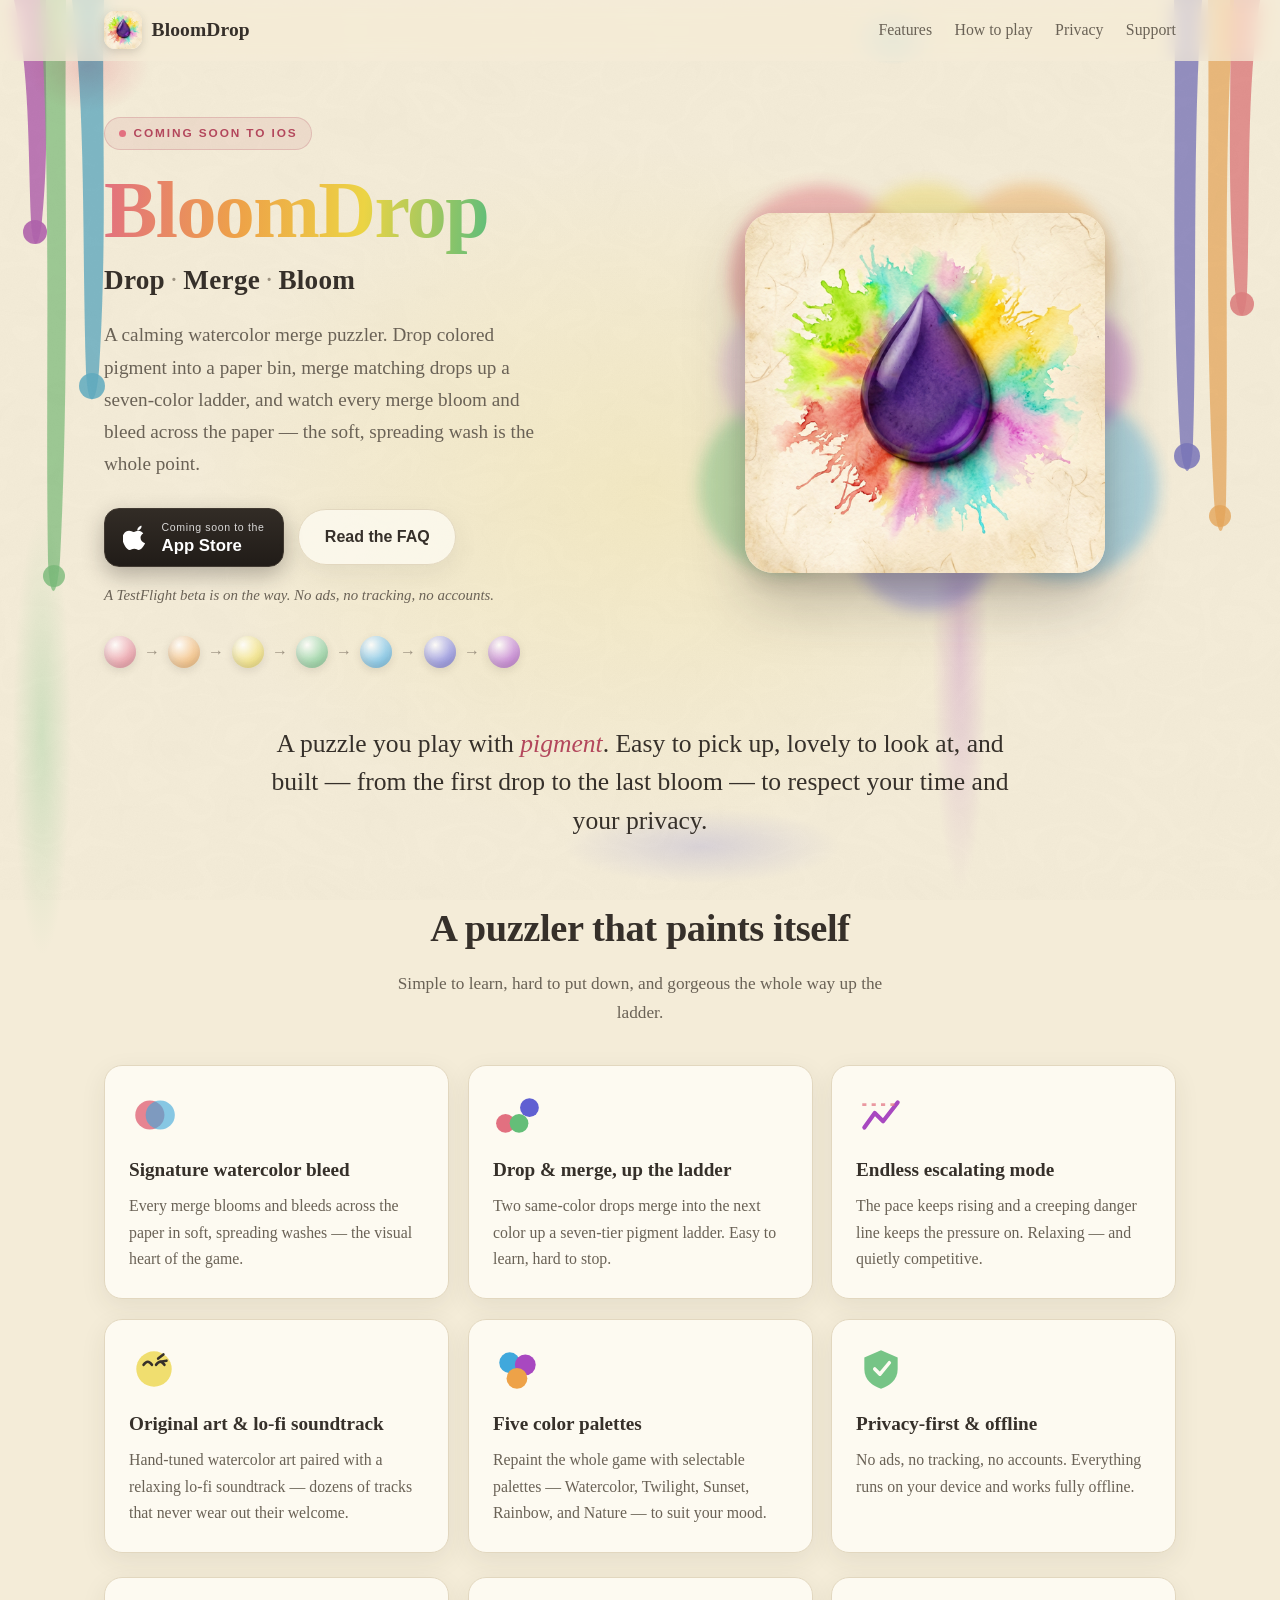
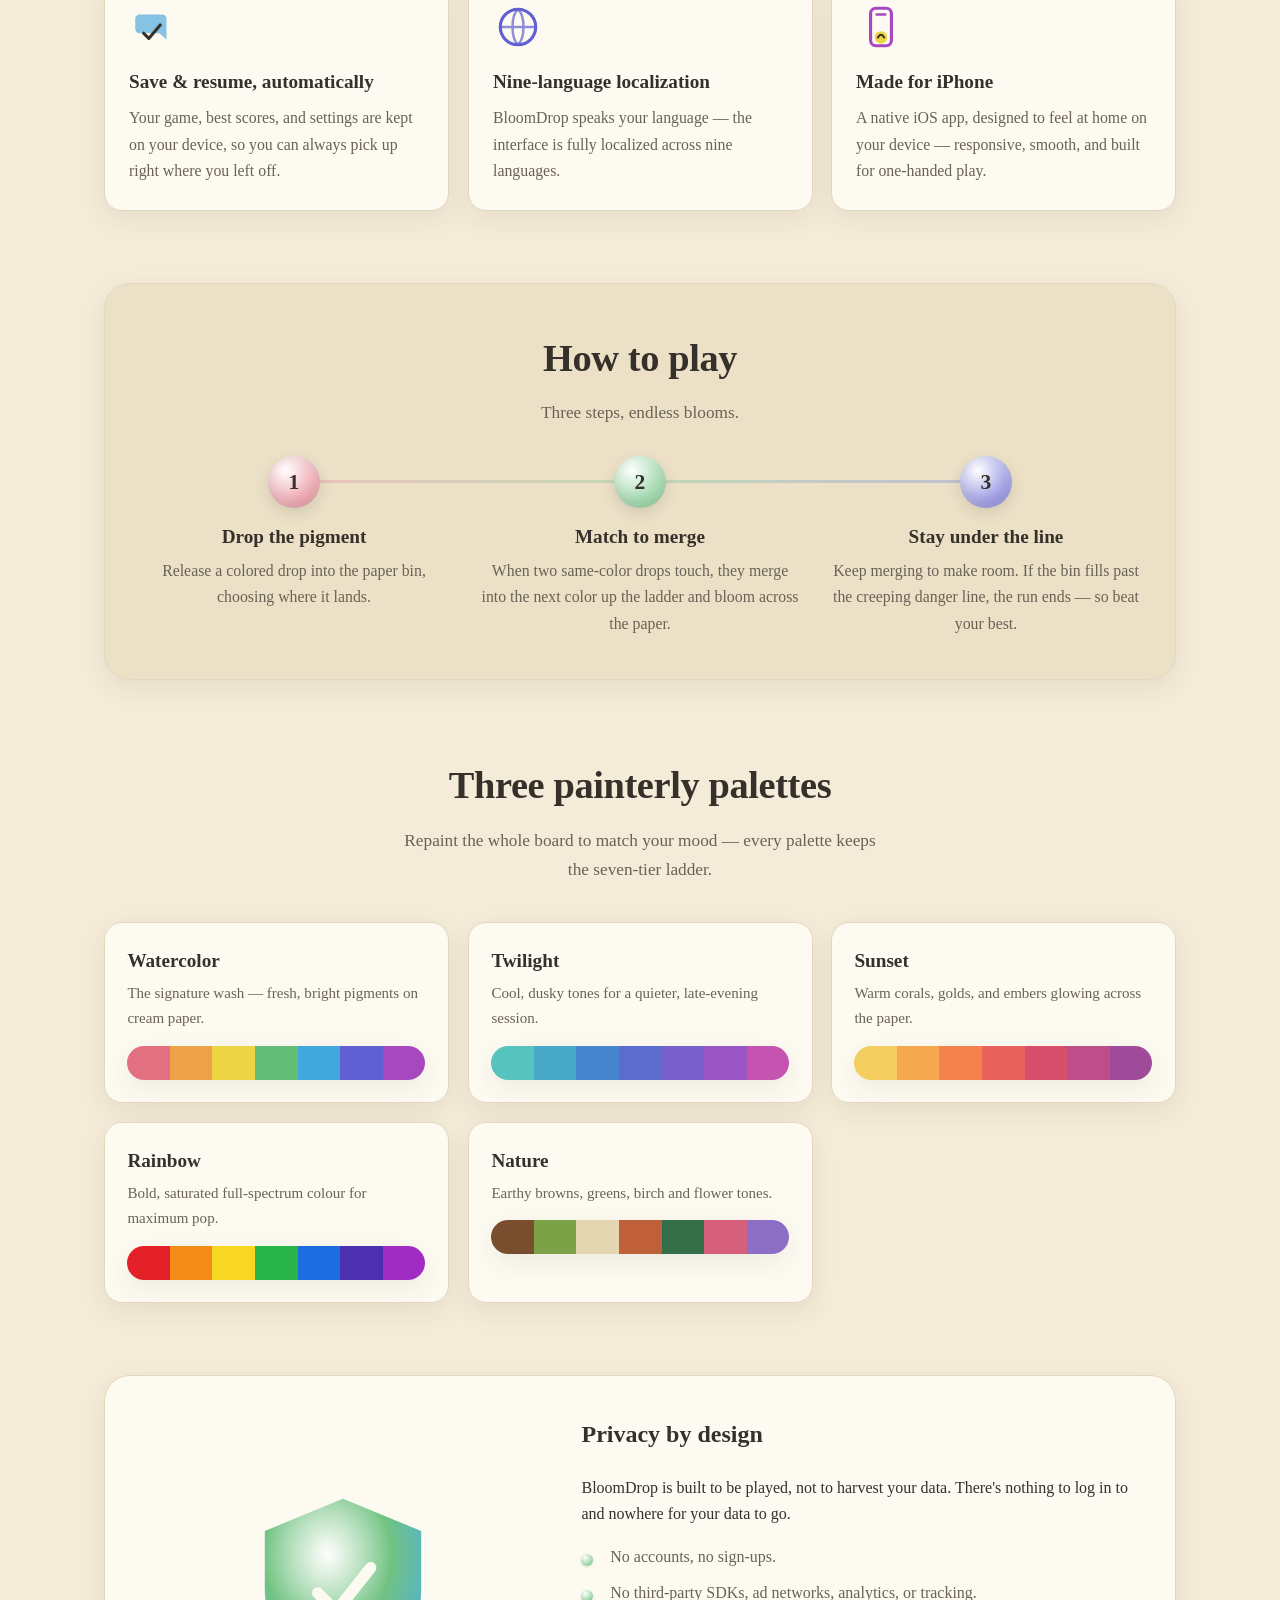
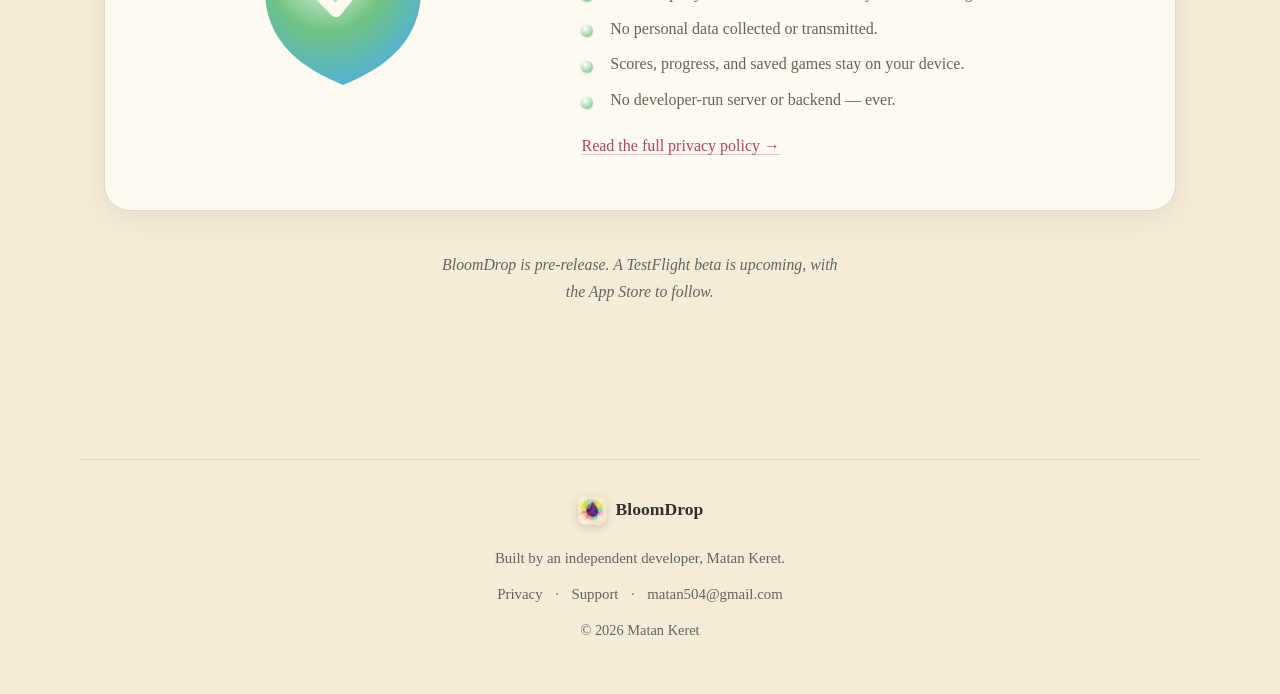
==== commit 744093a8: "Site: show all 5 palettes (add Rainbow + Nature) and the lo-fi soundtrack Co-Authored-By: Claude Opu" ====
--- a/index.html
+++ b/index.html
@@ -8,9 +8,9 @@
   <meta name="theme-color" content="#f4ecd8">
 
   <!-- icons -->
-  <link rel="icon" type="image/png" sizes="32x32" href="/favicon-32.png">
-  <link rel="icon" type="image/png" sizes="16x16" href="/favicon-16.png">
-  <link rel="apple-touch-icon" href="/icon-180.png">
+  <link rel="icon" type="image/png" sizes="32x32" href="favicon-32.png">
+  <link rel="icon" type="image/png" sizes="16x16" href="favicon-16.png">
+  <link rel="apple-touch-icon" href="icon-180.png">
 
   <!-- social / Open Graph + Twitter -->
   <meta property="og:title" content="BloomDrop — a watercolor merge puzzler">
@@ -23,7 +23,7 @@
   <meta name="twitter:description" content="Drop, merge, and watch the paint bloom. A calming watercolor merge puzzler for iOS. No ads, no tracking.">
   <meta name="twitter:image" content="https://matan504123.github.io/bloomdrop-site/icon-512.png">
 
-  <link rel="stylesheet" href="/style.css">
+  <link rel="stylesheet" href="style.css">
 </head>
 <body>
 
@@ -71,15 +71,15 @@
   <!-- ================================================= sticky header ===== -->
   <header class="bar" id="bar">
     <div class="bar__inner">
-      <a class="brand" href="/">
-        <img class="brand__icon" src="/icon-512.png" alt="BloomDrop app icon" width="38" height="38">
+      <a class="brand" href="./">
+        <img class="brand__icon" src="icon-512.png" alt="BloomDrop app icon" width="38" height="38">
         BloomDrop
       </a>
       <nav>
         <a href="#features">Features</a>
         <a href="#how">How to play</a>
-        <a href="/privacy/">Privacy</a>
-        <a href="/support/">Support</a>
+        <a href="privacy/">Privacy</a>
+        <a href="support/">Support</a>
       </nav>
     </div>
   </header>
@@ -106,7 +106,7 @@
             <span class="l2">App Store</span>
           </span>
         </span>
-        <a class="btn btn-ghost" href="/support/">Read the FAQ</a>
+        <a class="btn btn-ghost" href="support/">Read the FAQ</a>
       </div>
       <p class="cta-note">A TestFlight beta is on the way. No ads, no tracking, no accounts.</p>
 
@@ -143,7 +143,7 @@
         </g>
       </svg>
       <!-- the real app icon -->
-      <img class="hero__icon" src="/icon-512.png"
+      <img class="hero__icon" src="icon-512.png"
            alt="BloomDrop app icon — a glossy violet watercolor droplet over a rainbow paint splash on cream paper"
            width="360" height="360">
     </div>
@@ -199,8 +199,8 @@
             <path d="M14 20 q4 -6 8 0 M26 20 q4 -6 8 0" fill="none" stroke="#36302a" stroke-width="2.5" stroke-linecap="round"/>
             <path d="M28 14 l5 -4 M30 17 l6 -1" fill="none" stroke="#36302a" stroke-width="2.5" stroke-linecap="round"/>
           </svg>
-          <h3>Original art &amp; music</h3>
-          <p>Hand-tuned procedural watercolor art paired with an easygoing original soundtrack that never wears out its welcome.</p>
+          <h3>Original art &amp; lo-fi soundtrack</h3>
+          <p>Hand-tuned watercolor art paired with a relaxing lo-fi soundtrack — dozens of tracks that never wear out their welcome.</p>
         </article>
 
         <article class="feature reveal" data-delay="2">
@@ -209,8 +209,8 @@
             <circle cx="31" cy="20" r="10" fill="#A848C0"/>
             <circle cx="23" cy="33" r="10" fill="#EEA248"/>
           </svg>
-          <h3>Multiple color palettes</h3>
-          <p>Repaint the whole game with selectable palettes — Watercolor, Twilight, and Sunset — to suit your mood.</p>
+          <h3>Five color palettes</h3>
+          <p>Repaint the whole game with selectable palettes — Watercolor, Twilight, Sunset, Rainbow, and Nature — to suit your mood.</p>
         </article>
 
         <article class="feature reveal" data-delay="3">
@@ -320,6 +320,26 @@
             <span style="background:#F4824E"></span><span style="background:#EA625C"></span>
             <span style="background:#D6506E"></span><span style="background:#BE4E8A"></span>
             <span style="background:#A04A9A"></span>
+          </div>
+        </article>
+        <article class="palette reveal" data-delay="4">
+          <h3>Rainbow</h3>
+          <p>Bold, saturated full-spectrum colour for maximum pop.</p>
+          <div class="swatches" aria-hidden="true">
+            <span style="background:#E42028"></span><span style="background:#F48C18"></span>
+            <span style="background:#F8D624"></span><span style="background:#28B448"></span>
+            <span style="background:#1C6EE0"></span><span style="background:#4C30B0"></span>
+            <span style="background:#A02CC4"></span>
+          </div>
+        </article>
+        <article class="palette reveal" data-delay="5">
+          <h3>Nature</h3>
+          <p>Earthy browns, greens, birch and flower tones.</p>
+          <div class="swatches" aria-hidden="true">
+            <span style="background:#784E2E"></span><span style="background:#7CA248"></span>
+            <span style="background:#E4D6B0"></span><span style="background:#C0603A"></span>
+            <span style="background:#346E48"></span><span style="background:#D6607C"></span>
+            <span style="background:#8C6EC4"></span>
           </div>
         </article>
       </div>
@@ -353,7 +373,7 @@
             <li>Scores, progress, and saved games stay on your device.</li>
             <li>No developer-run server or backend — ever.</li>
           </ul>
-          <p style="margin-top:1.2rem"><a href="/privacy/">Read the full privacy policy →</a></p>
+          <p style="margin-top:1.2rem"><a href="privacy/">Read the full privacy policy →</a></p>
         </div>
       </div>
     </section>
@@ -365,11 +385,11 @@
   </main>
 
   <footer class="site">
-    <span class="foot-brand"><img src="/icon-512.png" alt="" width="30" height="30"> BloomDrop</span>
+    <span class="foot-brand"><img src="icon-512.png" alt="" width="30" height="30"> BloomDrop</span>
     <p>Built by an independent developer, Matan Keret.</p>
     <p class="footlinks">
-      <a href="/privacy/">Privacy</a> ·
-      <a href="/support/">Support</a> ·
+      <a href="privacy/">Privacy</a> ·
+      <a href="support/">Support</a> ·
       <a href="mailto:matan504@gmail.com">matan504@gmail.com</a>
     </p>
     <p class="meta">© 2026 Matan Keret</p>
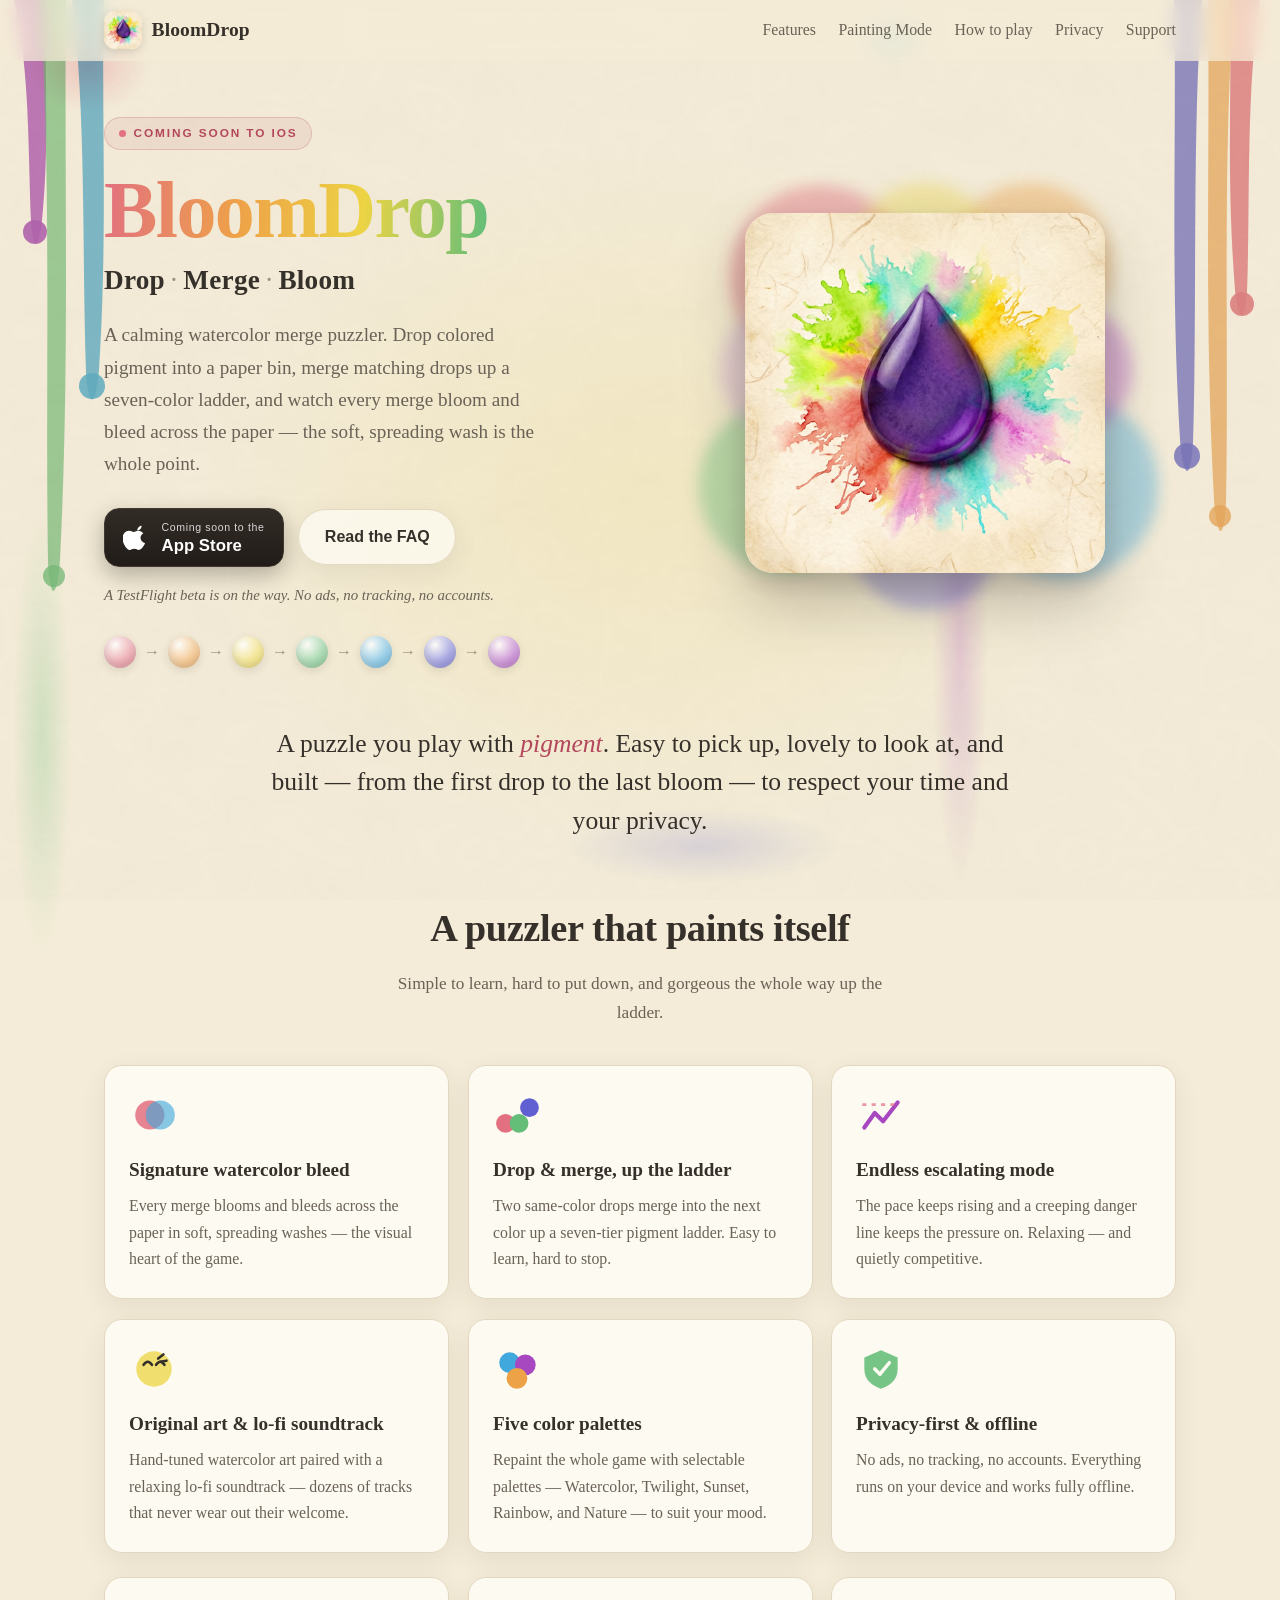
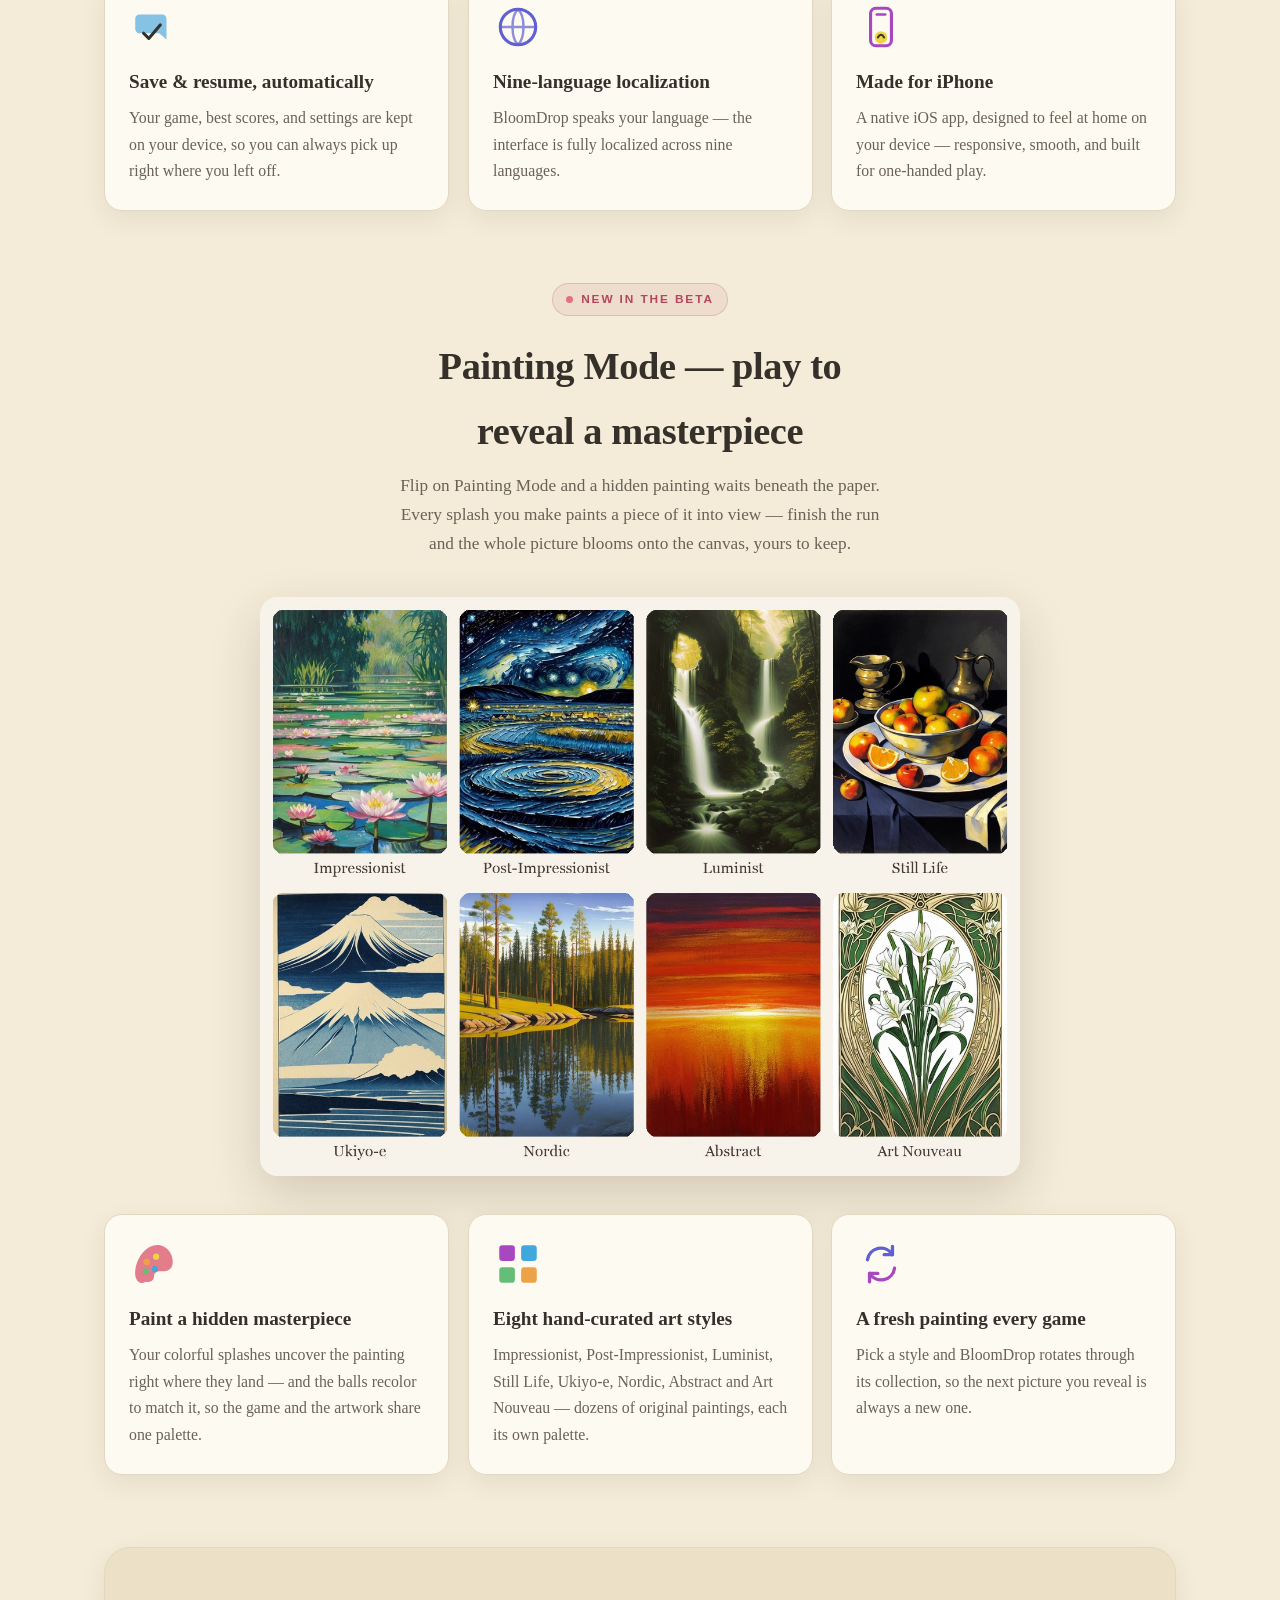
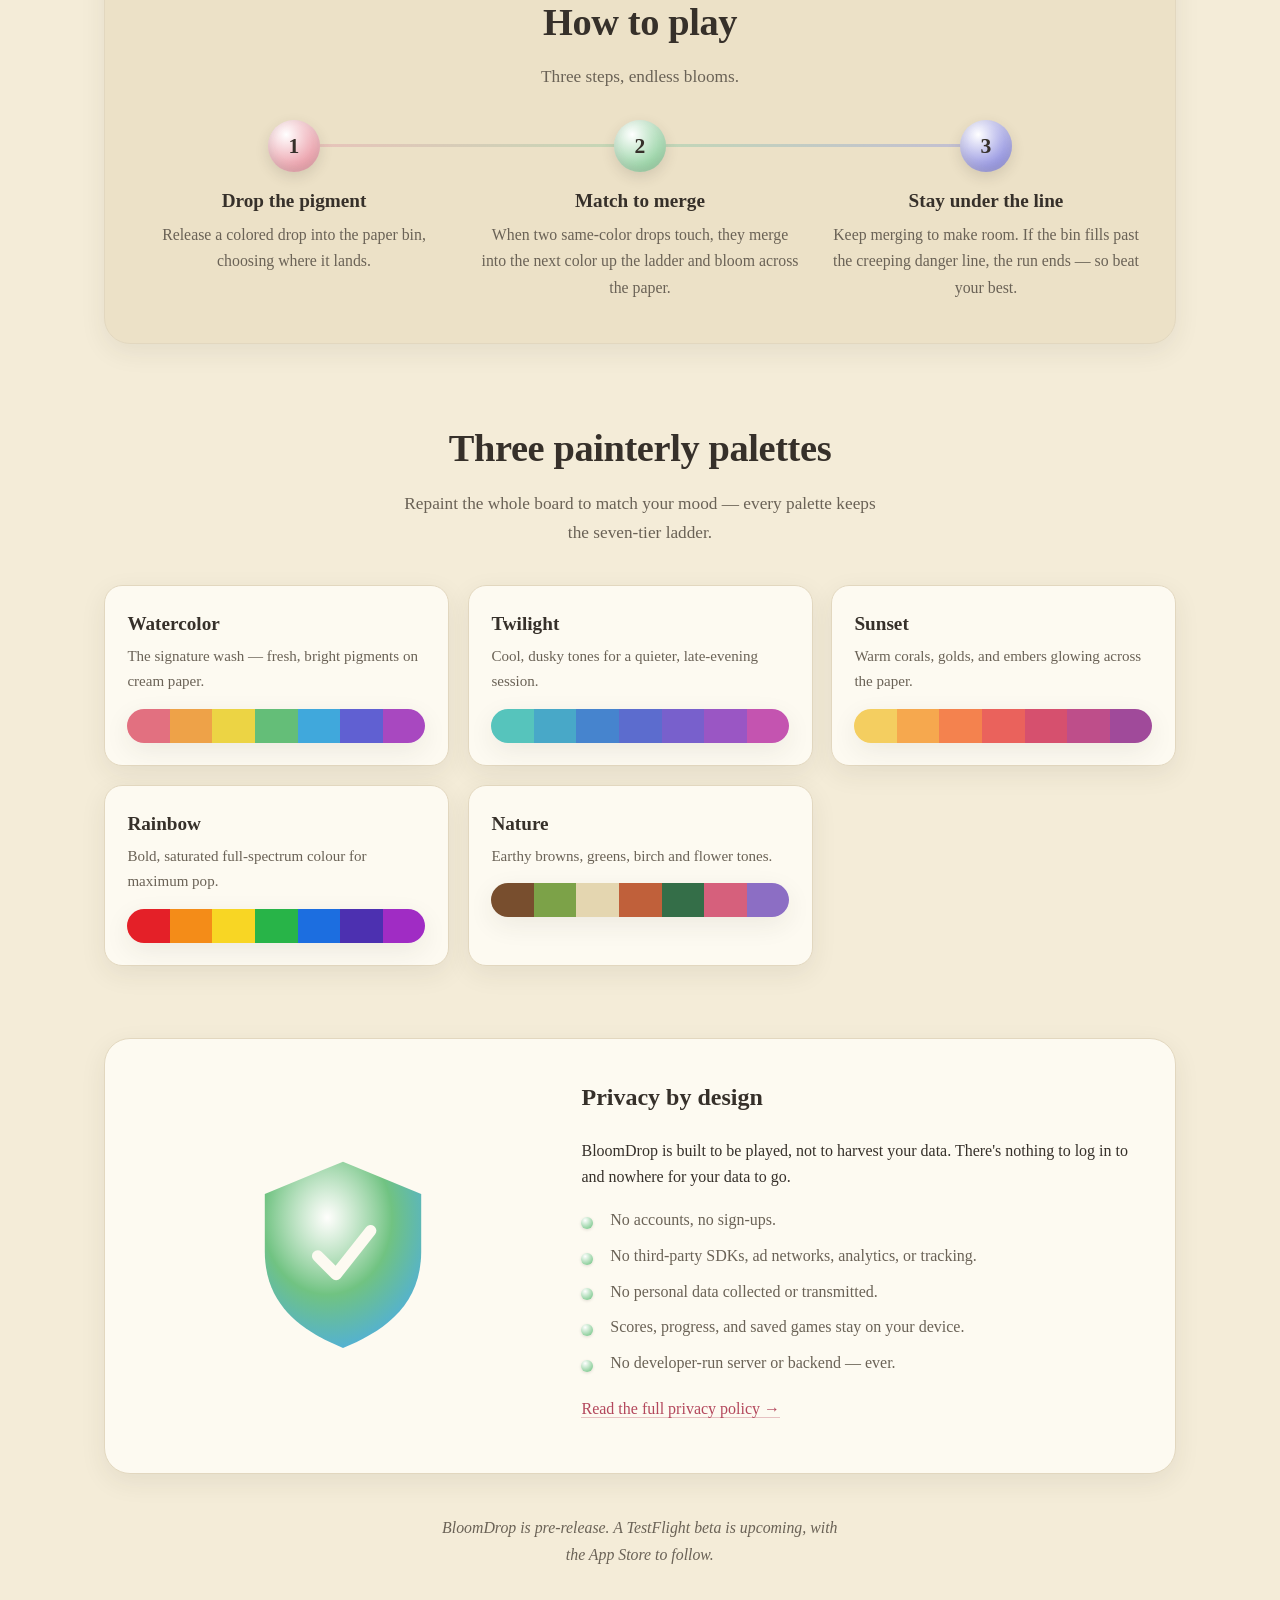
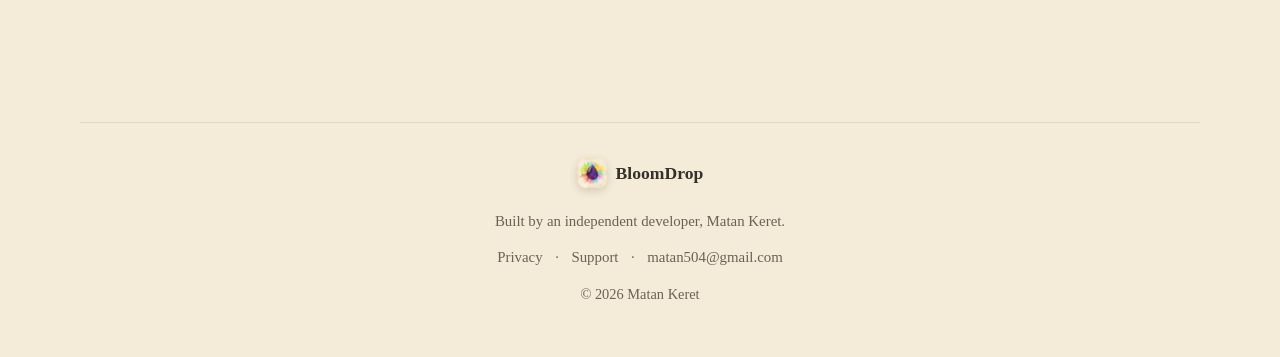
==== commit 8f40de50: "Add Painting Mode showcase section (8 art styles + reveal mechanic) New section + nav link presentin" ====
--- a/index.html
+++ b/index.html
@@ -77,6 +77,7 @@
       </a>
       <nav>
         <a href="#features">Features</a>
+        <a href="#painting">Painting Mode</a>
         <a href="#how">How to play</a>
         <a href="privacy/">Privacy</a>
         <a href="support/">Support</a>
@@ -258,6 +259,55 @@
       </div>
     </section>
 
+    <!-- ================================================ PAINTING MODE ==== -->
+    <section class="section" id="painting">
+      <div class="section__head reveal">
+        <span class="eyebrow"><span class="dot"></span> New in the beta</span>
+        <h2>Painting Mode — play to reveal a masterpiece</h2>
+        <p>Flip on Painting Mode and a hidden painting waits beneath the paper. Every splash you make paints a piece of it into view — finish the run and the whole picture blooms onto the canvas, yours to keep.</p>
+      </div>
+
+      <div class="reveal" style="margin:1.6rem auto 0;max-width:760px;text-align:center">
+        <img src="painting-styles.jpg" loading="lazy"
+             alt="Eight hand-picked painting styles in BloomDrop's Painting Mode: Impressionist, Post-Impressionist, Luminist, Still Life, Ukiyo-e, Nordic, Abstract and Art Nouveau"
+             style="width:100%;height:auto;border-radius:18px;box-shadow:0 18px 50px rgba(60,40,30,0.18)">
+      </div>
+
+      <div class="features" style="margin-top:1.8rem">
+        <article class="feature reveal" data-delay="1">
+          <svg class="ic" viewBox="0 0 48 48" aria-hidden="true">
+            <path d="M30 6 c8 2 12 9 12 16 0 6 -4 9 -9 9 h-4 c-3 0 -5 2 -5 5 0 4 -4 6 -8 5 C9 45 5 38 6 30 8 16 18 4 30 6 Z" fill="#E27080" opacity="0.9"/>
+            <circle cx="17" cy="22" r="3" fill="#EEA248"/><circle cx="26" cy="17" r="3" fill="#ECD444"/>
+            <circle cx="16" cy="31" r="3" fill="#64BE78"/><circle cx="25" cy="29" r="3" fill="#40A8DC"/>
+          </svg>
+          <h3>Paint a hidden masterpiece</h3>
+          <p>Your colorful splashes uncover the painting right where they land — and the balls recolor to match it, so the game and the artwork share one palette.</p>
+        </article>
+
+        <article class="feature reveal" data-delay="2">
+          <svg class="ic" viewBox="0 0 48 48" aria-hidden="true">
+            <rect x="6" y="6" width="15" height="15" rx="3" fill="#A848C0"/>
+            <rect x="27" y="6" width="15" height="15" rx="3" fill="#40A8DC"/>
+            <rect x="6" y="27" width="15" height="15" rx="3" fill="#64BE78"/>
+            <rect x="27" y="27" width="15" height="15" rx="3" fill="#EEA248"/>
+          </svg>
+          <h3>Eight hand-curated art styles</h3>
+          <p>Impressionist, Post-Impressionist, Luminist, Still Life, Ukiyo-e, Nordic, Abstract and Art Nouveau — dozens of original paintings, each its own palette.</p>
+        </article>
+
+        <article class="feature reveal" data-delay="3">
+          <svg class="ic" viewBox="0 0 48 48" aria-hidden="true">
+            <path d="M11 20 a13 13 0 0 1 24 -5" fill="none" stroke="#6060D2" stroke-width="3.2" stroke-linecap="round"/>
+            <path d="M35 7 v8 h-8" fill="none" stroke="#6060D2" stroke-width="3.2" stroke-linecap="round" stroke-linejoin="round"/>
+            <path d="M37 28 a13 13 0 0 1 -24 5" fill="none" stroke="#A848C0" stroke-width="3.2" stroke-linecap="round"/>
+            <path d="M13 41 v-8 h8" fill="none" stroke="#A848C0" stroke-width="3.2" stroke-linecap="round" stroke-linejoin="round"/>
+          </svg>
+          <h3>A fresh painting every game</h3>
+          <p>Pick a style and BloomDrop rotates through its collection, so the next picture you reveal is always a new one.</p>
+        </article>
+      </div>
+    </section>
+
     <!-- ===================================================== HOW TO ====== -->
     <section class="section" id="how">
       <div class="howto reveal">
